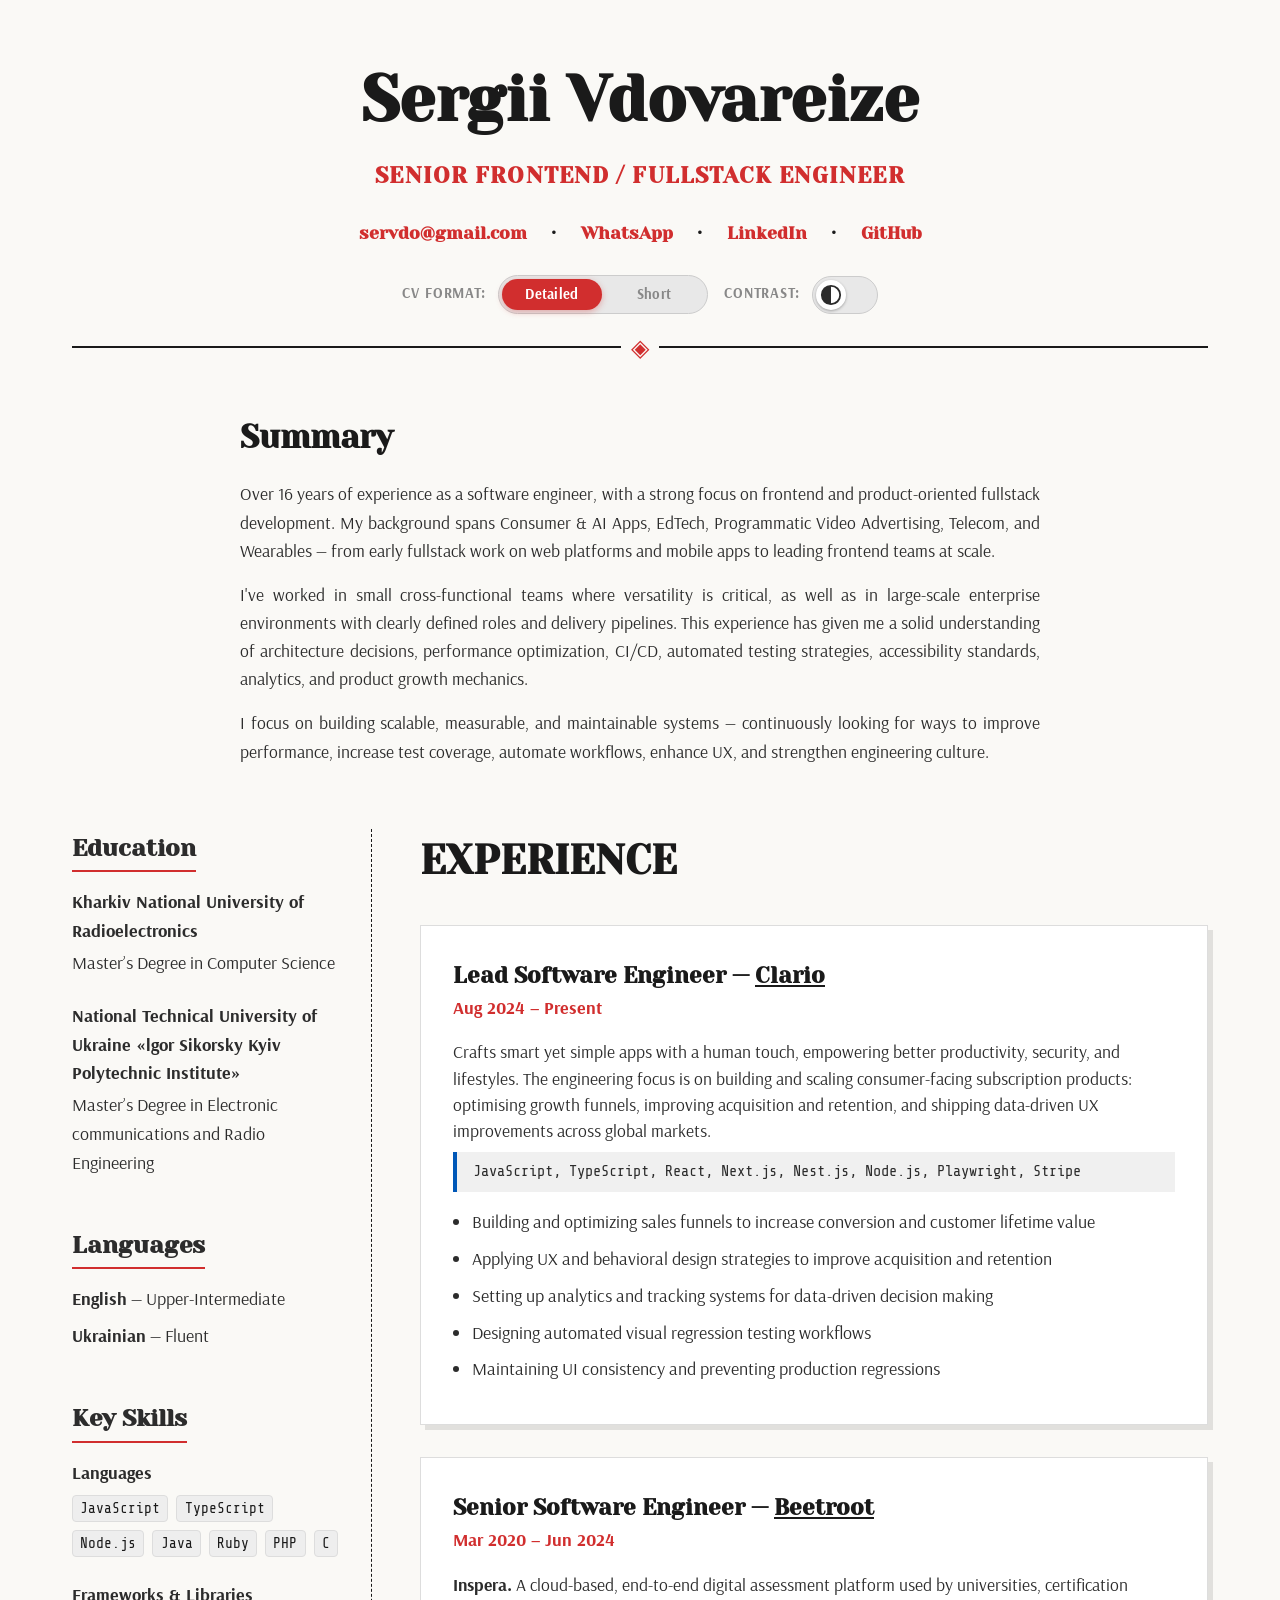
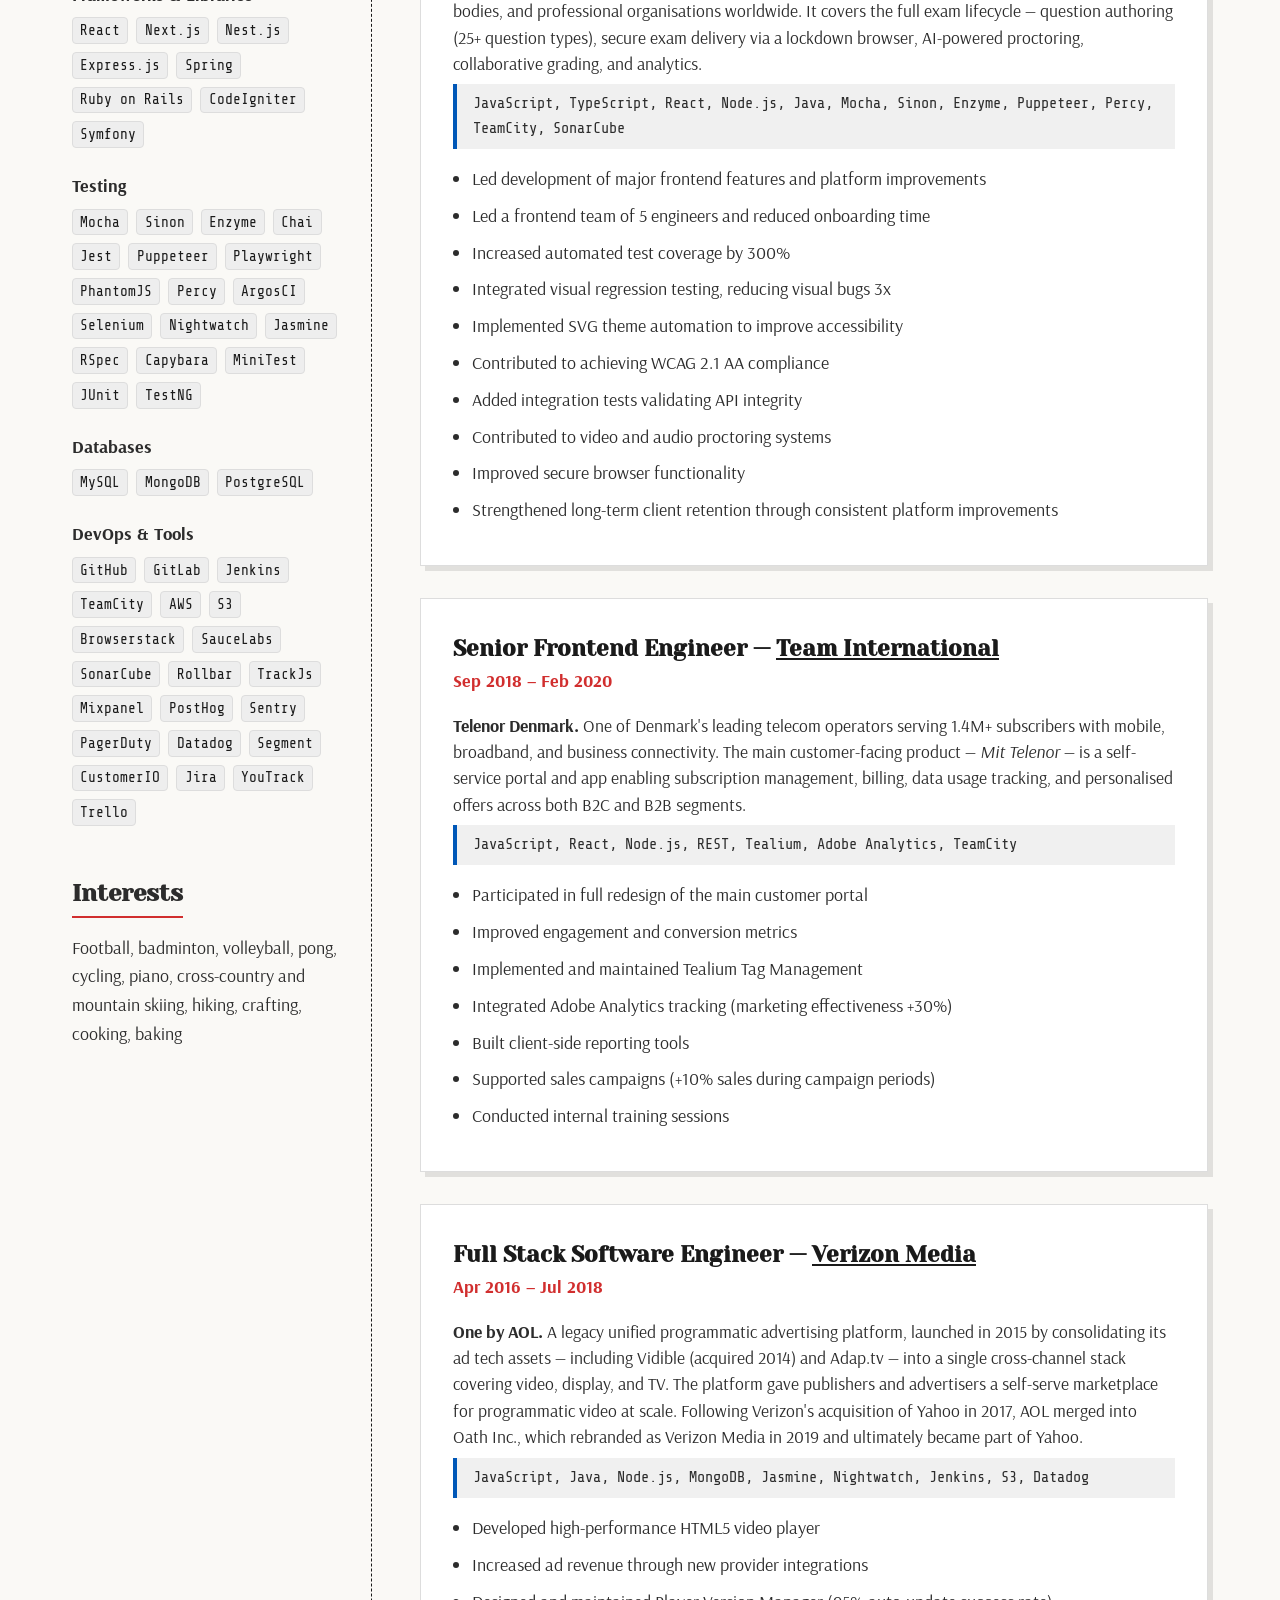
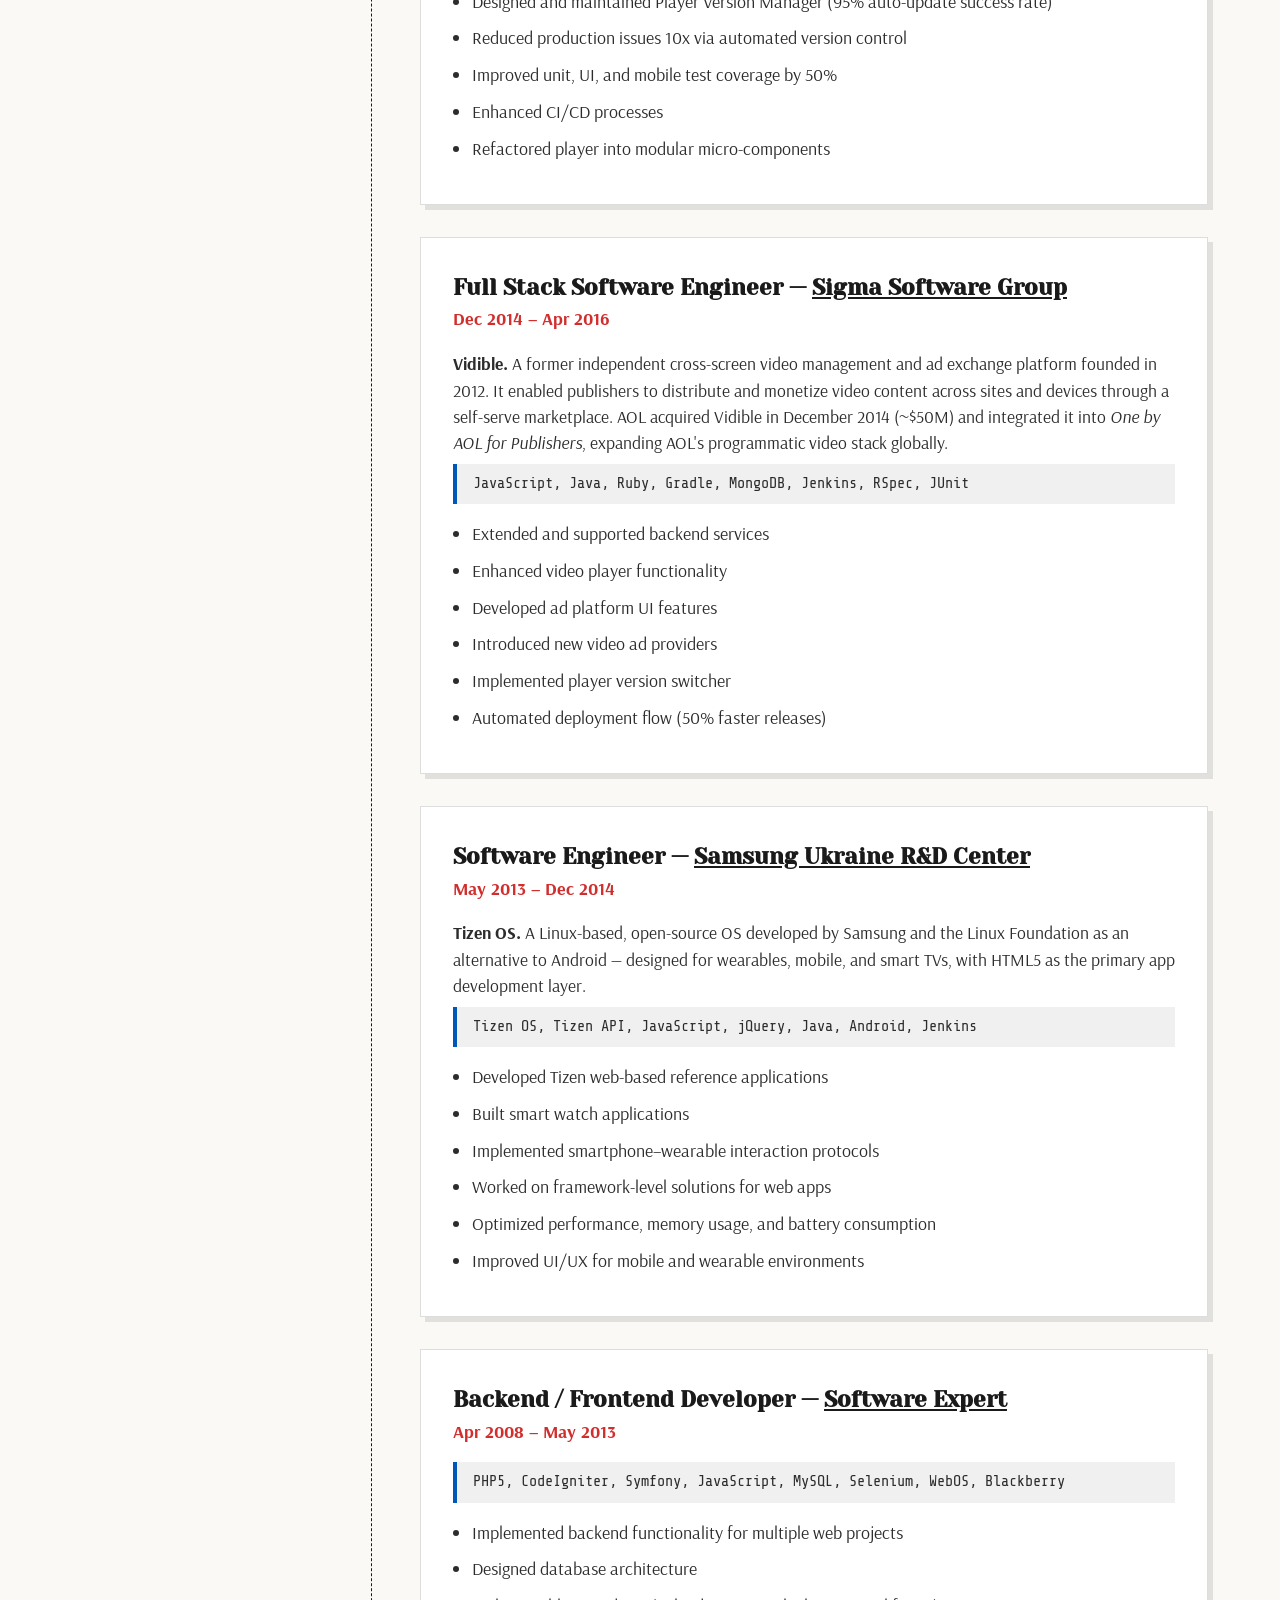
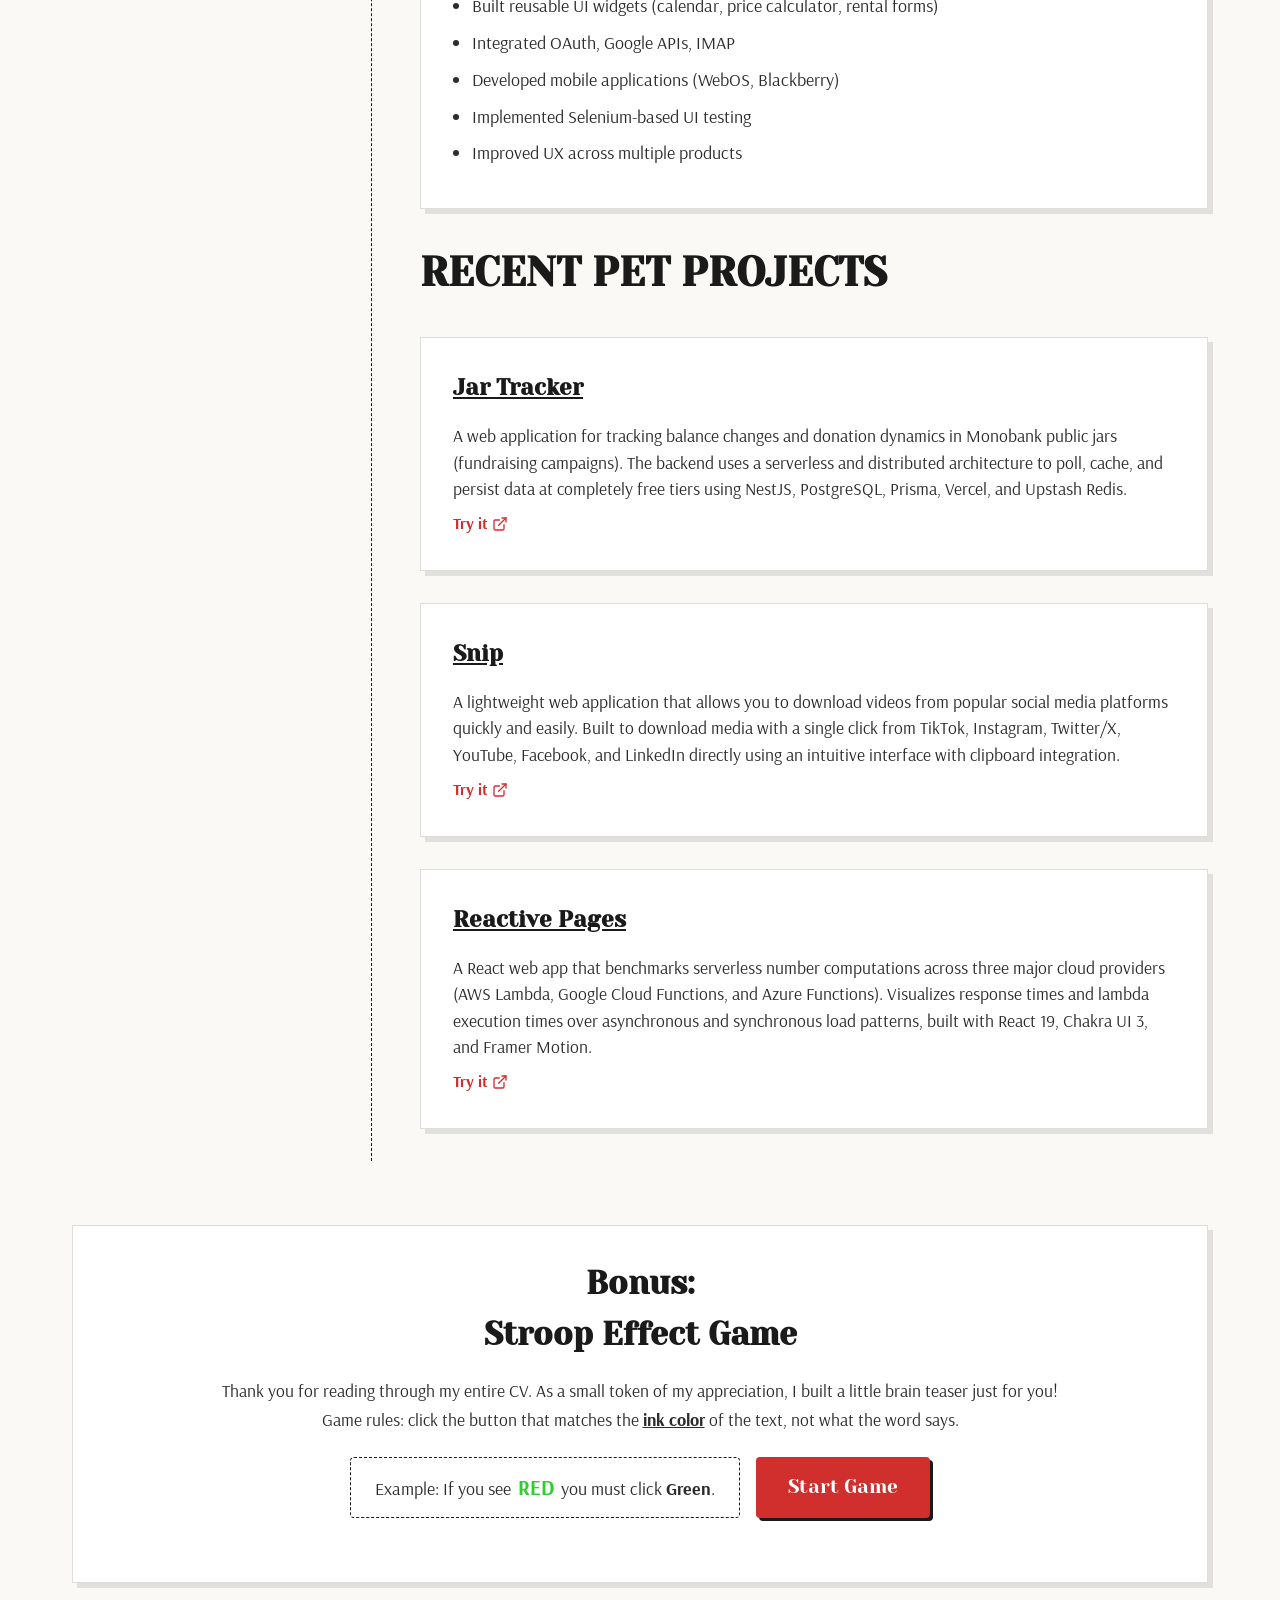
==== index.html @ 586ae365 "feat: add Stroop game example to the introduction with new styling and adjust job hover effects." ====
<!doctype html>
<html lang="en">
  <head>
    <meta charset="UTF-8" />
    <meta name="viewport" content="width=device-width, initial-scale=1.0" />
    <meta name="theme-color" content="#faf9f6" id="theme-color-meta" />
    <meta name="description" content="Sergii Vdovareize, a Senior Frontend / Fullstack Engineer. Passionate about performant user interfaces, robust APIs, and web technologies." />
    <!-- SVG Favicon -->
    <link rel="icon" href="data:image/svg+xml,<svg xmlns=%22http://www.w3.org/2000/svg%22 viewBox=%220 0 100 100%22><text y=%22.9em%22 font-size=%2290%22>👨‍💻</text></svg>">
    
    <title>Sergii Vdovareize - Portfolio</title>
    <!-- Ukrainian Designed Fonts: Arsenal (Sans) and Yeseva One (Serif) -->
    <link rel="preconnect" href="https://fonts.googleapis.com" />
    <link rel="preconnect" href="https://fonts.gstatic.com" crossorigin />
    <link
      href="https://fonts.googleapis.com/css2?family=Arsenal:ital,wght@0,400;0,700;1,400;1,700&family=Yeseva+One&family=Share+Tech+Mono&display=swap"
      rel="stylesheet"
    />
    <link rel="stylesheet" href="styles.css" />
  </head>
  <body>
    <!-- Sticky toggle bar (appears on scroll) -->
    <div class="sticky-cv-bar" id="stickyCvBar">
      <div class="toggles-container">
        <div class="toggles-wrapper">
          <div class="exp-toggle">
            <span class="slider"></span>
            <button
              class="exp-toggle-btn sticky-btn active"
              data-mode="detailed"
            >
              Detailed
            </button>
            <button class="exp-toggle-btn sticky-btn" data-mode="short">
              Short
            </button>
          </div>
        </div>
        <div class="toggles-wrapper">
          <button
            class="contrast-toggle-btn"
            aria-label="Toggle High Contrast"
            title="Toggle High Contrast"
          >
            <span class="contrast-slider"></span>
          </button>
        </div>
      </div>
    </div>
    <main class="content-wrapper">
      <header class="hero">
        <h1 class="name">Sergii Vdovareize</h1>
        <p class="role">Senior Frontend / Fullstack Engineer</p>
        <div class="contact-links">
          <span id="email-link"></span>
          <span class="dot">•</span>
          <a href="https://wa.me/qr/EJQQGKHOLKCTM1">WhatsApp</a>
          <span class="dot">•</span>
          <a href="https://www.linkedin.com/in/sergiivdovareize" target="_blank"
            >LinkedIn</a
          >
          <span class="dot">•</span>
          <a href="https://github.com/SergiiVdovareize" target="_blank"
            >GitHub</a
          >
        </div>
        <div class="toggles-container" style="margin-top: 1.5rem">
          <div class="toggles-wrapper cv-format-toggle" style="margin-top: 0">
            <span class="cv-format-label">CV Format:</span>
            <div class="exp-toggle" id="expToggle">
              <span class="slider"></span>
              <button class="exp-toggle-btn active" data-mode="detailed">
                Detailed
              </button>
              <button class="exp-toggle-btn" data-mode="short">Short</button>
            </div>
          </div>
          <div class="toggles-wrapper">
            <span class="cv-format-label">Contrast:</span>
            <button
              class="contrast-toggle-btn"
              aria-label="Toggle High Contrast"
              title="Toggle High Contrast"
            >
              <span class="contrast-slider"></span>
            </button>
          </div>
        </div>
      </header>

      <section class="intro">
        <h2>Summary</h2>
        <p>
          Over 16 years of experience as a software engineer, with a strong
          focus on frontend and product-oriented fullstack development. My
          background spans Consumer &amp; AI Apps, EdTech, Programmatic Video
          Advertising, Telecom, and Wearables — from early fullstack work on web
          platforms and mobile apps to leading frontend teams at scale.
        </p>
        <p>
          I've worked in small cross-functional teams where versatility is
          critical, as well as in large-scale enterprise environments with
          clearly defined roles and delivery pipelines. This experience has
          given me a solid understanding of architecture decisions, performance
          optimization, CI/CD, automated testing strategies, accessibility
          standards, analytics, and product growth mechanics.
        </p>
        <p>
          I focus on building scalable, measurable, and maintainable systems —
          continuously looking for ways to improve performance, increase test
          coverage, automate workflows, enhance UX, and strengthen engineering
          culture.
        </p>
      </section>

      <div class="grid-layout">
        <aside class="sidebar">
          <div class="block">
            <h2>Education</h2>
            <div class="item">
              <h3>Kharkiv National University of Radioelectronics</h3>
              <p>Master’s Degree in Computer Science</p>
            </div>
            <div class="item">
              <h3>
                National Technical University of Ukraine «lgor Sikorsky Kyiv
                Polytechnic Institute»
              </h3>
              <p>
                Master’s Degree in Electronic communications and Radio
                Engineering
              </p>
            </div>
          </div>

          <div class="block">
            <h2>Languages</h2>
            <ul class="simple-list">
              <li><strong>English</strong> — Upper-Intermediate</li>
              <li><strong>Ukrainian</strong> — Fluent</li>
            </ul>
          </div>

          <div class="block skills-block">
            <h2>Key Skills</h2>
            <!-- Short mode: flat, top-skills only -->
            <div class="skills-short">
              <div class="tags">
                <span class="tag">JavaScript</span>
                <span class="tag">TypeScript</span>
                <span class="tag">React</span>
                <span class="tag">Next.js</span>
                <span class="tag">Node.js</span>
                <span class="tag">Nest.js</span>
                <span class="tag">Java</span>
                <span class="tag">PostgreSQL</span>
                <span class="tag">MongoDB</span>
                <span class="tag">Jest</span>
                <span class="tag">Enzyme</span>
                <span class="tag">Chai</span>
                <span class="tag">Playwright</span>
                <span class="tag">AWS</span>
                <span class="tag">Docker</span>
                <span class="tag">CI/CD</span>
              </div>
            </div>
            <!-- Detailed mode: grouped -->
            <div class="skills-detailed">
              <div class="skill-group">
                <h3>Languages</h3>
                <div class="tags">
                  <span class="tag">JavaScript</span>
                  <span class="tag">TypeScript</span>
                  <span class="tag">Node.js</span>
                  <span class="tag">Java</span>
                  <span class="tag">Ruby</span>
                  <span class="tag">PHP</span>
                  <span class="tag">C</span>
                </div>
              </div>

              <div class="skill-group">
                <h3>Frameworks & Libraries</h3>
                <div class="tags">
                  <span class="tag">React</span>
                  <span class="tag">Next.js</span>
                  <span class="tag">Nest.js</span>
                  <span class="tag">Express.js</span>
                  <span class="tag">Spring</span>
                  <span class="tag">Ruby on Rails</span>
                  <span class="tag">CodeIgniter</span>
                  <span class="tag">Symfony</span>
                </div>
              </div>

              <div class="skill-group">
                <h3>Testing</h3>
                <div class="tags">
                  <span class="tag">Mocha</span>
                  <span class="tag">Sinon</span>
                  <span class="tag">Enzyme</span>
                  <span class="tag">Chai</span>
                  <span class="tag">Jest</span>
                  <span class="tag">Puppeteer</span>
                  <span class="tag">Playwright</span>
                  <span class="tag">PhantomJS</span>
                  <span class="tag">Percy</span>
                  <span class="tag">ArgosCI</span>
                  <span class="tag">Selenium</span>
                  <span class="tag">Nightwatch</span>
                  <span class="tag">Jasmine</span>
                  <span class="tag">RSpec</span>
                  <span class="tag">Capybara</span>
                  <span class="tag">MiniTest</span>
                  <span class="tag">JUnit</span>
                  <span class="tag">TestNG</span>
                </div>
              </div>

              <div class="skill-group">
                <h3>Databases</h3>
                <div class="tags">
                  <span class="tag">MySQL</span>
                  <span class="tag">MongoDB</span>
                  <span class="tag">PostgreSQL</span>
                </div>
              </div>

              <div class="skill-group">
                <h3>DevOps & Tools</h3>
                <div class="tags">
                  <span class="tag">GitHub</span>
                  <span class="tag">GitLab</span>
                  <span class="tag">Jenkins</span>
                  <span class="tag">TeamCity</span>
                  <span class="tag">AWS</span>
                  <span class="tag">S3</span>
                  <span class="tag">Browserstack</span>
                  <span class="tag">SauceLabs</span>
                  <span class="tag">SonarCube</span>
                  <span class="tag">Rollbar</span>
                  <span class="tag">TrackJs</span>
                  <span class="tag">Mixpanel</span>
                  <span class="tag">PostHog</span>
                  <span class="tag">Sentry</span>
                  <span class="tag">PagerDuty</span>
                  <span class="tag">Datadog</span>
                  <span class="tag">Segment</span>
                  <span class="tag">CustomerIO</span>
                  <span class="tag">Jira</span>
                  <span class="tag">YouTrack</span>
                  <span class="tag">Trello</span>
                </div>
              </div>
            </div>
          </div>

          <div class="block hobbies-block">
            <h2>Interests</h2>
            <ul class="simple-list">
              <li>
                Football, badminton, volleyball, pong, cycling, piano,
                cross-country and mountain skiing, hiking, crafting, cooking,
                baking
              </li>
            </ul>
          </div>
        </aside>

        <section class="experience" id="experienceSection">
          <h2>Experience</h2>

          <article class="job">
            <div class="job-header">
              <h3>
                Lead Software Engineer —
                <a
                  class="company"
                  href="https://www.linkedin.com/company/clario-tech/"
                  target="_blank"
                  >Clario</a
                >
              </h3>
              <div class="job-subtitle">
                <span class="date">Aug 2024 – Present</span>
                <span class="location">Lviv</span>
              </div>
            </div>
            <p class="desc desc-full">
              Crafts smart yet simple apps with a human touch, empowering better
              productivity, security, and lifestyles. The engineering focus is
              on building and scaling consumer-facing subscription products:
              optimising growth funnels, improving acquisition and retention,
              and shipping data-driven UX improvements across global markets.
            </p>
            <p class="desc desc-short">
              Consumer-facing subscription products — growth funnels, retention,
              and data-driven UX at scale.
            </p>
            <div class="tech-stack">
              JavaScript, TypeScript, React, Next.js, Nest.js, Node.js,
              Playwright, Stripe
            </div>
            <ul class="achievements-full">
              <li>
                Building and optimizing sales funnels to increase conversion and
                customer lifetime value
              </li>
              <li>
                Applying UX and behavioral design strategies to improve
                acquisition and retention
              </li>
              <li>
                Setting up analytics and tracking systems for data-driven
                decision making
              </li>
              <li>Designing automated visual regression testing workflows</li>
              <li>
                Maintaining UI consistency and preventing production regressions
              </li>
            </ul>
            <ul class="achievements-short">
              <li>Optimizing sales funnels and UX for conversion growth</li>
              <li>Analytics setup for data-driven decisions</li>
              <li>Visual regression testing workflows</li>
            </ul>
          </article>

          <article class="job">
            <div class="job-header">
              <h3>
                Senior Software Engineer —
                <a
                  class="company"
                  href="https://www.linkedin.com/company/beetroot-se"
                  target="_blank"
                  >Beetroot</a
                >
              </h3>
              <div class="job-subtitle">
                <span class="date">Mar 2020 – Jun 2024</span>
                <span class="location">Kharkiv / Lviv</span>
              </div>
            </div>
            <p class="meta">Project: Inspera (Digital Assessment Platform)</p>
            <p class="desc desc-full">
              <strong>Inspera.</strong> A cloud-based, end-to-end digital
              assessment platform used by universities, certification bodies,
              and professional organisations worldwide. It covers the full exam
              lifecycle — question authoring (25+ question types), secure exam
              delivery via a lockdown browser, AI-powered proctoring,
              collaborative grading, and analytics.
            </p>
            <p class="desc desc-short">
              <strong>Inspera.</strong> Cloud-based digital assessment platform
              for universities and certification bodies — covering authoring,
              secure delivery, proctoring, and grading.
            </p>
            <div class="tech-stack">
              JavaScript, TypeScript, React, Node.js, Java, Mocha, Sinon,
              Enzyme, Puppeteer, Percy, TeamCity, SonarCube
            </div>
            <ul class="achievements-full">
              <li>
                Led development of major frontend features and platform
                improvements
              </li>
              <li>
                Led a frontend team of 5 engineers and reduced onboarding time
              </li>
              <li>Increased automated test coverage by 300%</li>
              <li>
                Integrated visual regression testing, reducing visual bugs 3x
              </li>
              <li>Implemented SVG theme automation to improve accessibility</li>
              <li>Contributed to achieving WCAG 2.1 AA compliance</li>
              <li>Added integration tests validating API integrity</li>
              <li>Contributed to video and audio proctoring systems</li>
              <li>Improved secure browser functionality</li>
              <li>
                Strengthened long-term client retention through consistent
                platform improvements
              </li>
            </ul>
            <ul class="achievements-short">
              <li>Led frontend team of 5; cut onboarding time significantly</li>
              <li>
                Increased test coverage 300%; integrated visual regression (3x
                fewer bugs)
              </li>
              <li>
                WCAG 2.1 AA compliance, proctoring systems, secure browser
              </li>
              <li>Contributed to video and audio proctoring systems</li>
              <li>
                Led a frontend team of 5 engineers and reduced onboarding time
              </li>
            </ul>
          </article>

          <article class="job">
            <div class="job-header">
              <h3>
                Senior Frontend Engineer —
                <a
                  class="company"
                  href="https://www.linkedin.com/company/team-international/"
                  target="_blank"
                  >Team International</a
                >
              </h3>
              <div class="job-subtitle">
                <span class="date">Sep 2018 – Feb 2020</span>
                <span class="location">Kharkiv</span>
              </div>
            </div>
            <p class="meta">Client: Telenor Denmark</p>
            <p class="desc desc-full">
              <strong>Telenor Denmark.</strong> One of Denmark's leading telecom
              operators serving 1.4M+ subscribers with mobile, broadband, and
              business connectivity. The main customer-facing product —
              <em>Mit Telenor</em> — is a self-service portal and app enabling
              subscription management, billing, data usage tracking, and
              personalised offers across both B2C and B2B segments.
            </p>
            <p class="desc desc-short">
              <strong>Telenor Denmark.</strong> Leading Danish telecom (1.4M+
              subscribers) — redesign of the <em>Mit Telenor</em> self-service
              portal and app.
            </p>
            <div class="tech-stack">
              JavaScript, React, Node.js, REST, Tealium, Adobe Analytics,
              TeamCity
            </div>
            <ul class="achievements-full">
              <li>Participated in full redesign of the main customer portal</li>
              <li>Improved engagement and conversion metrics</li>
              <li>Implemented and maintained Tealium Tag Management</li>
              <li>
                Integrated Adobe Analytics tracking (marketing effectiveness
                +30%)
              </li>
              <li>Built client-side reporting tools</li>
              <li>
                Supported sales campaigns (+10% sales during campaign periods)
              </li>
              <li>Conducted internal training sessions</li>
            </ul>
            <ul class="achievements-short">
              <li>Full portal redesign; improved engagement & conversion</li>
              <li>
                Adobe Analytics integration (+30% marketing effectiveness)
              </li>
              <li>Campaign support (+10% sales) and internal training</li>
              <li>Built client-side reporting tools</li>
            </ul>
          </article>

          <article class="job job-detailed">
            <div class="job-header">
              <h3>
                Full Stack Software Engineer —
                <a
                  class="company"
                  href="https://www.linkedin.com/company/verizon-media/"
                  target="_blank"
                  >Verizon Media</a
                >
              </h3>
              <div class="job-subtitle">
                <span class="date">Apr 2016 – Jul 2018</span>
                <span class="location">Dublin</span>
              </div>
            </div>
            <!-- <p class="meta">Project: One by AOL (Programmatic Video Platform)</p> -->
            <p class="desc desc-full">
              <strong>One by AOL.</strong> A legacy unified programmatic
              advertising platform, launched in 2015 by consolidating its ad
              tech assets — including Vidible (acquired 2014) and Adap.tv — into
              a single cross-channel stack covering video, display, and TV. The
              platform gave publishers and advertisers a self-serve marketplace
              for programmatic video at scale. Following Verizon's acquisition
              of Yahoo in 2017, AOL merged into Oath Inc., which rebranded as
              Verizon Media in 2019 and ultimately became part of Yahoo.
            </p>
            <p class="desc desc-short">
              <strong>One by AOL.</strong> AOL's unified programmatic video
              &amp; display ad platform — later rebranded through Oath to
              Verizon Media (now Yahoo).
            </p>
            <div class="tech-stack">
              JavaScript, Java, Node.js, MongoDB, Jasmine, Nightwatch, Jenkins,
              S3, Datadog
            </div>
            <ul class="achievements-full">
              <li>Developed high-performance HTML5 video player</li>
              <li>Increased ad revenue through new provider integrations</li>
              <li>
                Designed and maintained Player Version Manager (95% auto-update
                success rate)
              </li>
              <li>
                Reduced production issues 10x via automated version control
              </li>
              <li>Improved unit, UI, and mobile test coverage by 50%</li>
              <li>Enhanced CI/CD processes</li>
              <li>Refactored player into modular micro-components</li>
            </ul>
          </article>

          <article class="job job-detailed">
            <div class="job-header">
              <h3>
                Full Stack Software Engineer —
                <a
                  class="company"
                  href="https://www.linkedin.com/company/sigma-software-group"
                  target="_blank"
                  >Sigma Software Group</a
                >
              </h3>
              <div class="job-subtitle">
                <span class="date">Dec 2014 – Apr 2016</span>
                <span class="location">Kharkiv</span>
              </div>
            </div>
            <!-- <p class="meta">Project: Vidible (Video Advertising Platform)</p> -->
            <p class="desc desc-full">
              <strong>Vidible.</strong> A former independent cross-screen video
              management and ad exchange platform founded in 2012. It enabled
              publishers to distribute and monetize video content across sites
              and devices through a self-serve marketplace. AOL acquired Vidible
              in December 2014 (~$50M) and integrated it into
              <em>One by AOL for Publishers</em>, expanding AOL's programmatic
              video stack globally.
            </p>
            <p class="desc desc-short">
              <strong>Vidible.</strong> Cross-screen video ad exchange acquired
              by AOL (~$50M, 2014) and integrated into One by AOL for
              Publishers.
            </p>
            <div class="tech-stack">
              JavaScript, Java, Ruby, Gradle, MongoDB, Jenkins, RSpec, JUnit
            </div>
            <ul class="achievements-full">
              <li>Extended and supported backend services</li>
              <li>Enhanced video player functionality</li>
              <li>Developed ad platform UI features</li>
              <li>Introduced new video ad providers</li>
              <li>Implemented player version switcher</li>
              <li>Automated deployment flow (50% faster releases)</li>
            </ul>
          </article>

          <article class="job job-detailed">
            <div class="job-header">
              <h3>
                Software Engineer —
                <a
                  class="company"
                  href="https://www.linkedin.com/company/samsung-electronics-ukraine-company/"
                  target="_blank"
                  >Samsung Ukraine R&amp;D Center</a
                >
              </h3>
              <div class="job-subtitle">
                <span class="date">May 2013 – Dec 2014</span>
                <span class="location">Kharkiv</span>
              </div>
            </div>
            <p class="desc desc-full">
              <strong>Tizen OS.</strong> A Linux-based, open-source OS developed
              by Samsung and the Linux Foundation as an alternative to Android —
              designed for wearables, mobile, and smart TVs, with HTML5 as the
              primary app development layer.
            </p>
            <p class="desc desc-short">
              <strong>Tizen OS.</strong> Samsung's Linux-based OS for wearables
              and mobile, using HTML5 for app development.
            </p>
            <div class="tech-stack">
              Tizen OS, Tizen API, JavaScript, jQuery, Java, Android, Jenkins
            </div>
            <ul class="achievements-full">
              <li>Developed Tizen web-based reference applications</li>
              <li>Built smart watch applications</li>
              <li>Implemented smartphone–wearable interaction protocols</li>
              <li>Worked on framework-level solutions for web apps</li>
              <li>
                Optimized performance, memory usage, and battery consumption
              </li>
              <li>Improved UI/UX for mobile and wearable environments</li>
            </ul>
          </article>

          <!-- Merged card visible only in short mode -->
          <article class="job job-merged">
            <div class="job-header">
              <h3>
                Full Stack Software Engineer —
                <a
                  class="company"
                  href="https://www.linkedin.com/company/sigma-software-group/"
                  target="_blank"
                  >Sigma Software Group</a
                >,
                <a
                  class="company"
                  href="https://www.linkedin.com/company/verizon-media/"
                  target="_blank"
                  >Verizon Media</a
                >
              </h3>
              <div class="job-subtitle">
                <span class="date">Dec 2014 – Jul 2018</span>
                <span class="location">Kharkiv, Dublin</span>
              </div>
            </div>
            <p class="desc desc-short">
              <strong>Vidible / One by AOL.</strong> A unified programmatic
              video &amp; display ad platform — later rebranded through Oath to
              Verizon Media (now Yahoo).
            </p>
            <ul class="achievements-short">
              <li>Developed high-performance HTML5 video player</li>
              <li>Increased ad revenue through new provider integrations</li>
              <li>
                Designed and maintained Player Version Manager (95% auto-update
                success rate)
              </li>
              <li>
                Reduced production issues 10x via automated version control
              </li>
              <li>Improved unit, UI, and mobile test coverage by 50%</li>
              <li>Developed ad platform UI features</li>
              <li>Automated deployment flow (50% faster releases)</li>
            </ul>
          </article>

          <article class="job job-detailed">
            <div class="job-header">
              <h3>
                Backend / Frontend Developer —
                <a
                  class="company"
                  href="https://www.linkedin.com/company/software-expert/"
                  target="_blank"
                  >Software Expert</a
                >
              </h3>
              <div class="job-subtitle">
                <span class="date">Apr 2008 – May 2013</span>
                <span class="location">Kharkiv</span>
              </div>
            </div>
            <div class="tech-stack">
              PHP5, CodeIgniter, Symfony, JavaScript, MySQL, Selenium, WebOS,
              Blackberry
            </div>
            <ul class="achievements-full">
              <li>
                Implemented backend functionality for multiple web projects
              </li>
              <li>Designed database architecture</li>
              <li>
                Built reusable UI widgets (calendar, price calculator, rental
                forms)
              </li>
              <li>Integrated OAuth, Google APIs, IMAP</li>
              <li>Developed mobile applications (WebOS, Blackberry)</li>
              <li>Implemented Selenium-based UI testing</li>
              <li>Improved UX across multiple products</li>
            </ul>
            <ul class="achievements-short">
              <li>
                Backend, DB architecture, reusable UI widgets for multiple
                projects
              </li>
              <li>OAuth/APIs integration; mobile apps; Selenium UI testing</li>
            </ul>
          </article>

          <!-- Merged card visible only in short mode -->
          <article class="job job-merged">
            <div class="job-header">
              <h3>Earlier Experience</h3>
              <div class="job-subtitle">
                <span class="date">Apr 2008 – Apr 2016</span>
                <span class="location">Kharkiv</span>
              </div>
            </div>
            <ul>
              <li>
                <strong
                  ><a
                    class="company"
                    href="https://www.linkedin.com/company/samsung-electronics-ukraine-company/"
                    target="_blank"
                    >Samsung Ukraine R&D</a
                  ></strong
                >
                — Tizen web apps, smart watch & wearable protocols, performance
                optimisation
              </li>
              <li>
                <strong
                  ><a
                    class="company"
                    href="https://www.linkedin.com/company/software-expert/"
                    target="_blank"
                    >Software Expert</a
                  ></strong
                >
                — Backend, DB architecture, reusable UI widgets, OAuth/APIs,
                mobile apps (WebOS, Blackberry)
              </li>
            </ul>
          </article>

          <h2 style="margin-top: 2rem">Recent Pet Projects</h2>

          <!-- Merged card visible only in short mode -->
          <article class="job job-merged">
            <ul>
              <li>
                <a
                  class="company"
                  href="https://github.com/SergiiVdovareize/jar-tracker"
                  target="_blank"
                  >Jar Tracker</a
                >
                — Monobank jars donation dynamics tracker.
              </li>
              <li>
                <a
                  class="company"
                  href="https://github.com/SergiiVdovareize/snip"
                  target="_blank"
                  >Snip</a
                >
                — Download videos from social media.
              </li>
              <li>
                <a
                  class="company"
                  href="https://github.com/SergiiVdovareize/reactive-pages"
                  target="_blank"
                  >Reactive Pages</a
                >
                — Serverless number computations benchmark.
              </li>
            </ul>
          </article>

          <article class="job job-detailed">
            <div class="job-header">
              <h3>
                <a
                  class="company"
                  href="https://github.com/SergiiVdovareize/jar-tracker"
                  target="_blank"
                  >Jar Tracker</a
                >
              </h3>
            </div>
            <p class="desc desc-full">
              A web application for tracking balance changes and donation
              dynamics in Monobank public jars (fundraising campaigns). The
              backend uses a serverless and distributed architecture to poll,
              cache, and persist data at completely free tiers using NestJS,
              PostgreSQL, Prisma, Vercel, and Upstash Redis.
            </p>
            <a
              href="https://jar.vdovareize.me"
              target="_blank"
              class="try-it-link"
            >
              Try it
              <span class="try-it-icon">
                <svg
                  viewBox="0 0 24 24"
                  fill="none"
                  stroke="currentColor"
                  stroke-width="2"
                  stroke-linecap="round"
                  stroke-linejoin="round"
                >
                  <path
                    d="M18 13v6a2 2 0 0 1-2 2H5a2 2 0 0 1-2-2V8a2 2 0 0 1 2-2h6"
                  ></path>
                  <polyline points="15 3 21 3 21 9"></polyline>
                  <line x1="10" y1="14" x2="21" y2="3"></line>
                </svg>
              </span>
            </a>
          </article>

          <article class="job job-detailed">
            <div class="job-header">
              <h3>
                <a
                  class="company"
                  href="https://github.com/SergiiVdovareize/snip"
                  target="_blank"
                  >Snip</a
                >
              </h3>
            </div>
            <p class="desc desc-full">
              A lightweight web application that allows you to download videos
              from popular social media platforms quickly and easily. Built to
              download media with a single click from TikTok, Instagram,
              Twitter/X, YouTube, Facebook, and LinkedIn directly using an
              intuitive interface with clipboard integration.
            </p>
            <a
              href="https://snip.vdovareize.me"
              target="_blank"
              class="try-it-link"
            >
              Try it
              <span class="try-it-icon">
                <svg
                  viewBox="0 0 24 24"
                  fill="none"
                  stroke="currentColor"
                  stroke-width="2"
                  stroke-linecap="round"
                  stroke-linejoin="round"
                >
                  <path
                    d="M18 13v6a2 2 0 0 1-2 2H5a2 2 0 0 1-2-2V8a2 2 0 0 1 2-2h6"
                  ></path>
                  <polyline points="15 3 21 3 21 9"></polyline>
                  <line x1="10" y1="14" x2="21" y2="3"></line>
                </svg>
              </span>
            </a>
          </article>

          <article class="job job-detailed">
            <div class="job-header">
              <h3>
                <a
                  class="company"
                  href="https://github.com/SergiiVdovareize/reactive-pages"
                  target="_blank"
                  >Reactive Pages</a
                >
              </h3>
            </div>
            <p class="desc desc-full">
              A React web app that benchmarks serverless number computations
              across three major cloud providers (AWS Lambda, Google Cloud
              Functions, and Azure Functions). Visualizes response times and
              lambda execution times over asynchronous and synchronous load
              patterns, built with React 19, Chakra UI 3, and Framer Motion.
            </p>
            <a
              href="https://reactive.vdovareize.me"
              target="_blank"
              class="try-it-link"
            >
              Try it
              <span class="try-it-icon">
                <svg
                  viewBox="0 0 24 24"
                  fill="none"
                  stroke="currentColor"
                  stroke-width="2"
                  stroke-linecap="round"
                  stroke-linejoin="round"
                >
                  <path
                    d="M18 13v6a2 2 0 0 1-2 2H5a2 2 0 0 1-2-2V8a2 2 0 0 1 2-2h6"
                  ></path>
                  <polyline points="15 3 21 3 21 9"></polyline>
                  <line x1="10" y1="14" x2="21" y2="3"></line>
                </svg>
              </span>
            </a>
          </article>
        </section>
      </div>

      <section class="stroop-game-section" id="stroopGameSection">
        <div class="game-intro" id="stroopIntro">
          <h2>Bonus: <br/>Stroop Effect Game</h2>
          <p class="game-description">
            Thank you for reading through my entire CV. As a small token of my appreciation, I built a little brain teaser just for you!
            <br>
            Game rules: click the button that matches the <strong style="text-decoration: underline;">ink color</strong> of the text, not what the word says.
          </p>
          <div class="stroop-intro-actions">
            <div class="stroop-example">
              <span>Example: If you see </span>
              <span class="example-word" style="color: #33cc33; font-weight: bold; font-size: 1.3rem; margin: 0 0.2rem;">RED</span>
              <span> you must click <strong>Green</strong>.</span>
            </div>
            <button id="startStroopBtn" class="primary-btn">Start Game</button>
          </div>
        </div>
        <div class="game-container hidden" id="stroopGameContainer">
          <div class="game-header">
            <div class="timer">Time: <span id="stroopTimer">30</span>s</div>
            <div class="score">Score: <span id="stroopScore">0</span></div>
          </div>
          <div class="word-display" id="stroopWord" style="transition: transform 0.1s;">READY?</div>
          <div class="color-buttons" id="stroopColorButtons"></div>
        </div>
        <div class="game-over hidden" id="stroopGameOver">
          <h3>Time's up!</h3>
          <p>Your score: <span id="finalScore">0</span></p>
          <button id="restartStroopBtn" class="primary-btn">Play Again</button>
        </div>
      </section>

      <div id="bottom-scroller">_</div>

    </main>

    <script src="main.js" defer></script>
  </body>
</html>
---- styles.css ----
:root {
    --bg-color: #faf9f6;
    /* Off-white linen */
    --text-color: #2c2c2c;
    /* Charcoal */
    --accent-red: #d12e2e;
    /* Traditional embroidery red */
    --accent-black: #1a1a1a;
    --accent-blue: #0057b7;
    /* Ukrainian Flag Blue (subtle use) */
    --accent-yellow: #ffd700;
    /* Ukrainian Flag Yellow (subtle use) */

    --font-heading: "Yeseva One", serif;
    --font-body: "Arsenal", sans-serif;
    --font-mono: "Share Tech Mono", monospace;

    --pattern-size: 20px;
}

body.high-contrast {
    --bg-color: #000000;
    --text-color: #ffffff;
    --accent-red: #ffff00;
    --accent-black: #ffffff;
    --accent-blue: #3399ff;
    --accent-yellow: #ffff00;
    font-size: 20px;
}

*,
*::before,
*::after {
    box-sizing: border-box;
    margin: 0;
    padding: 0;
}

body {
    background-color: var(--bg-color);
    color: var(--text-color);
    font-family: var(--font-body);
    font-size: 18px;
    line-height: 1.6;
    overflow-x: hidden;
}

a {
    color: var(--accent-red);
    text-decoration: none;
    font-weight: 700;
    transition: all 0.2s;
    padding: 0.05rem 0.5rem;
}

a:hover {
    background-color: var(--accent-red);
    color: white;
    border-radius: 4px;
}

/* --- Embroidery Borders --- */
.embroidery-border {
    position: fixed;
    top: 0;
    bottom: 0;
    width: 40px;
    z-index: 100;
    background-image:
        linear-gradient(45deg,
            var(--accent-red) 25%,
            transparent 25%,
            transparent 75%,
            var(--accent-red) 75%,
            var(--accent-red)),
        linear-gradient(45deg,
            var(--accent-red) 25%,
            transparent 25%,
            transparent 75%,
            var(--accent-red) 75%,
            var(--accent-red));
    background-position:
        0 0,
        10px 10px;
    background-size: 20px 20px;
    opacity: 0.8;
}

.left {
    left: 0;
    border-right: 2px solid var(--accent-black);
}

.right {
    right: 0;
    border-left: 2px solid var(--accent-black);
}

/* --- Layout --- */
.content-wrapper {
    max-width: 1200px;
    margin: 0 auto;
    padding: 1.5rem 1rem 3rem 1rem;
}

#bottom-scroller {
    visibility: hidden;
}

@media (min-width: 768px) {
    .content-wrapper {
        padding: 3rem 2rem;
    }
}

/* --- Header --- */
.hero {
    text-align: center;
    margin-bottom: 4rem;
    padding-bottom: 2rem;
    border-bottom: 2px solid var(--accent-black);
    position: relative;
}

.hero::after {
    content: "◈";
    position: absolute;
    bottom: -20px;
    left: 50%;
    transform: translateX(-50%);
    background: var(--bg-color);
    padding: 0 10px;
    color: var(--accent-red);
    font-size: 1.5rem;
}

/* CV Format toggle in header */
.cv-format-toggle {
    display: flex;
    align-items: center;
    justify-content: center;
    gap: 0.75rem;
    margin-top: 1.5rem;
}

.cv-format-label {
    font-family: var(--font-body);
    font-size: 0.9rem;
    font-weight: 700;
    color: #888;
    text-transform: uppercase;
    letter-spacing: 0.06em;
}

/* Toggles container */
.toggles-container {
    display: flex;
    align-items: center;
    justify-content: center;
    gap: 1rem;
    flex-wrap: wrap;
}

.toggles-wrapper {
    display: flex;
    align-items: center;
    gap: 0.75rem;
}

.contrast-toggle-btn {
    all: unset;
    box-sizing: border-box;
    cursor: pointer;
    width: 66px;
    height: 38px;
    background: #e8e8e8;
    border-radius: 999px;
    border: 1px solid #ccc;
    position: relative;
    transition: background-color 0.3s;
    display: inline-block;
    margin-top: 0.2rem;
}

.contrast-slider {
    box-sizing: border-box;
    position: absolute;
    top: 3px;
    left: 3px;
    width: 30px;
    height: 30px;
    background: #fff;
    border-radius: 50%;
    box-shadow: 0 1px 3px rgba(0, 0, 0, 0.3);
    transition: transform 0.3s cubic-bezier(0.4, 0, 0.2, 1);
    display: flex;
    align-items: center;
    justify-content: center;
    font-size: 16px;
}

.contrast-slider::after {
    content: "";
    display: block;
    width: 22px;
    height: 22px;
    background-image: url("data:image/svg+xml,%3Csvg xmlns='http://www.w3.org/2000/svg' viewBox='0 0 24 24'%3E%3Ccircle cx='12' cy='12' r='10' fill='%232c2c2c'/%3E%3Cpath d='M12 2a10 10 0 0 1 0 20V2z' fill='%23fff'/%3E%3Ccircle cx='12' cy='12' r='10' fill='none' stroke='%232c2c2c' stroke-width='2'/%3E%3C/svg%3E");
    background-size: contain;
    background-repeat: no-repeat;
    background-position: center;
}

.contrast-toggle-btn.active {
    background: var(--accent-black);
    border-color: var(--accent-black);
    outline: none;
    -webkit-tap-highlight-color: transparent;
}

.contrast-toggle-btn.active .contrast-slider {
    transform: translateX(28px);
}

.contrast-toggle-btn.active .contrast-slider::after {
    background-image: url("data:image/svg+xml,%3Csvg xmlns='http://www.w3.org/2000/svg' viewBox='0 0 24 24'%3E%3Ccircle cx='12' cy='12' r='10' fill='%232c2c2c'/%3E%3Cpath d='M12 2a10 10 0 0 0 0 20V2z' fill='%23fff'/%3E%3Ccircle cx='12' cy='12' r='10' fill='none' stroke='%232c2c2c' stroke-width='2'/%3E%3C/svg%3E");
}

/* Sticky CV bar */
.sticky-cv-bar {
    position: fixed;
    top: 0;
    left: 0;
    right: 0;
    z-index: 200;
    padding: 0.55rem 1.5rem;
    background: rgba(250, 249, 246, 0.92);
    backdrop-filter: blur(8px);
    -webkit-backdrop-filter: blur(8px);
    border-bottom: 1px solid #ddd;
    box-shadow: 0 2px 12px rgba(0, 0, 0, 0.08);
    transform: translateY(-110%);
    opacity: 0;
    transition:
        transform 0.28s ease,
        opacity 0.28s ease;
    pointer-events: none;
}

.sticky-cv-bar.visible {
    transform: translateY(0);
    opacity: 1;
    pointer-events: auto;
}

.name {
    font-family: var(--font-heading);
    font-size: 4rem;
    color: var(--accent-black);
    margin-bottom: 0.5rem;
}

.role {
    font-size: 1.4rem;
    font-family: var(--font-heading);
    color: var(--accent-red);
    font-weight: 700;
    text-transform: uppercase;
    letter-spacing: 0.05em;
    margin-bottom: 1.5rem;
}

.contact-links {
    font-family: var(--font-heading);
    font-size: 1.1rem;
    display: flex;
    justify-content: center;
    flex-wrap: wrap;
    gap: 1rem 0;
}

.contact-links a {
    display: inline-block;
}

.dot {
    color: var(--accent-black);
    margin: 0 1rem;
    display: inline-block;
}

@media (max-width: 600px) {
    .dot {
        display: none;
    }

    .contact-links {
        flex-direction: column;
        gap: 0.5rem;
        align-items: center;
        width: auto;
    }
}

/* --- Intro --- */
.intro {
    max-width: 800px;
    margin: 0 auto 4rem auto;
    text-align: justify;
}

.intro h2 {
    font-family: var(--font-heading);
    font-size: 2rem;
    margin-bottom: 1rem;
    color: var(--accent-black);
}

.intro p {
    margin-bottom: 1rem;
    font-size: 1.1rem;
}

/* --- Grid Section --- */
.grid-layout {
    display: grid;
    grid-template-columns: 1fr;
    gap: 3rem;
}

@media (min-width: 900px) {
    .grid-layout {
        grid-template-columns: 300px 1fr;
    }
}

/* --- Sidebar --- */
.sidebar {
    border-right: 0;
}

@media (min-width: 900px) {
    .sidebar {
        border-right: 1px dashed var(--accent-black);
        padding-right: 2rem;
    }
}

.block {
    margin-bottom: 3rem;
}

.block h2 {
    font-family: var(--font-heading);
    font-size: 1.5rem;
    margin-bottom: 1rem;
    border-bottom: 2px solid var(--accent-red);
    display: inline-block;
    padding-bottom: 0.2rem;
}

.item,
.skill-group {
    margin-bottom: 1.5rem;
}

.item h3,
.skill-group h3 {
    font-weight: 700;
    font-size: 18px;
    margin-bottom: 0.2rem;
}

.tags {
    display: flex;
    flex-wrap: wrap;
    gap: 0.5rem;
    margin-top: 0.5rem;
}

.tag {
    background-color: #eee;
    color: var(--accent-black);
    padding: 0.05rem 0.45rem;
    border-radius: 4px;
    font-size: 0.9rem;
    font-weight: 500;

    border: 1px solid #ddd;
    font-family: var(--font-mono);
}

.tag:hover {
    background-color: var(--accent-red);
    color: white;
    border-color: var(--accent-red);
    cursor: default;
}

.simple-list {
    list-style: none;
}

.simple-list li {
    margin-bottom: 0.5rem;
}

/* --- Experience --- */
.experience h2 {
    font-family: var(--font-heading);
    font-size: 2.5rem;
    margin-bottom: 2rem;
    color: var(--accent-black);
    text-transform: uppercase;
}

.job {
    background: #fff;
    border: 1px solid #ddd;
    padding: 2rem;
    margin-bottom: 2rem;
    box-shadow: 5px 5px 0 rgba(0, 0, 0, 0.1);
    position: relative;
    /* transition: transform 0.2s; */
}

.job:hover {
    /* transform: translateY(-2px); */
    box-shadow: 7px 7px 0 var(--accent-red);
    border-color: var(--accent-black);
}

.job-header {
    display: flex;
    justify-content: space-between;
    align-items: flex-start;
    margin-bottom: 1rem;
    flex-wrap: wrap;
    flex-direction: column;
}

.job-header h3 {
    font-family: var(--font-heading);
    font-size: 1.4rem;
    color: var(--accent-black);
    margin: 0;
}

a.company {
    color: inherit;
    text-decoration: none;
    padding: 0;
    text-decoration: underline;
}

a.company:hover {
    color: var(--accent-red);
    border-bottom-color: var(--accent-red);
    background: none;
    border-radius: 0;
}

.job-subtitle {
    display: block;
}

.date {
    font-weight: 700;
    color: var(--accent-red);
    font-family: var(--font-body);
}

.location {
    display: none;
}

.meta {
    font-style: italic;
    color: #555;
    margin-bottom: 0.5rem;
    display: none;
}

.desc {
    font-size: 1.1rem;
    margin-bottom: 0.5rem;
    line-height: 1.5;
}

.try-it-link {
    display: inline-flex;
    align-items: center;
    font-weight: bold;
    font-size: 1rem;
    text-decoration: none;
    padding: 0;
    transition:
        color 0.2s,
        text-decoration-color 0.2s;
    gap: 0.25rem;
}

.try-it-icon {
    font-size: 1.2em;
    font-style: normal;
    font-family: var(--font-body);
    transition: transform 0.2s ease;
    display: flex;
    align-items: center;
}

.try-it-icon svg {
    width: 16px;
    height: 16px;
}

.try-it-link:hover {
    color: var(--accent-red);
    background-color: transparent;
    text-decoration: underline;
    text-underline-offset: 4px;
}

.tech-stack {
    font-size: 0.95rem;
    background: #f0f0f0;
    padding: 0.5rem 1rem;
    margin-bottom: 1rem;
    border-left: 4px solid var(--accent-blue);
    font-family: var(--font-mono);
    position: relative;
}

/* .tech-stack::before {
    content: "Tech stack";
    font-weight: 700;
    display: block;
    position: absolute;
    bottom: 0;
    left: 0;
    background-color: var(--accent-blue);
    width: 100%;
    color: white;
    padding: 2px 0.5rem;
    font-size: 0.8rem;
} */

.job ul {
    margin-left: 1.2rem;
}

.job li {
    margin-bottom: 0.5rem;
}

.exp-toggle {
    display: flex;
    background: #e8e8e8;
    border-radius: 999px;
    padding: 3px;
    gap: 2px;
    border: 1px solid #ccc;
    flex-shrink: 0;
    align-self: center;
    margin-top: 0.2rem;
    position: relative;
}

.exp-toggle-btn {
    all: unset;
    cursor: pointer;
    padding: 0.25rem 1rem;
    border-radius: 999px;
    font-family: var(--font-body);
    font-size: 0.9rem;
    font-weight: 700;
    color: #888;
    transition: color 0.25s ease;
    user-select: none;
    letter-spacing: 0.02em;
    position: relative;
    z-index: 1;
    flex: 1;
    text-align: center;
    width: 68px;
    outline: none;
}

.exp-toggle-btn.active {
    color: #fff;
    outline: none;
    -webkit-tap-highlight-color: transparent;
}

.exp-toggle-btn:not(.active):hover {
    color: var(--accent-black);
    outline: none;
    -webkit-tap-highlight-color: transparent;
}

/* Sliding pill */
.slider {
    position: absolute;
    top: 3px;
    left: 3px;
    height: calc(100% - 6px);
    width: calc(50% - 4px);
    background: var(--accent-red);
    border-radius: 999px;
    box-shadow: 0 2px 6px rgba(209, 46, 46, 0.35);
    transition: transform 0.28s cubic-bezier(0.4, 0, 0.2, 1);
    pointer-events: none;
    z-index: 0;
}

.short-mode .slider {
    transform: translateX(calc(100% + 2px));
}

/* --- Short-mode achievement lists --- */
/* Default: show full, hide short */
.achievements-short {
    display: none;
}

/* Merged card hidden by default */
.job-merged {
    display: none;
}

/* Skills: show detailed groups by default, hide flat block */
.skills-short {
    display: none;
}

/* Short mode overrides */
.short-mode .tech-stack {
    display: none;
}

.short-mode .achievements-full {
    display: none;
}

.short-mode .achievements-short {
    display: block;
}

.short-mode .job-detailed {
    display: none;
}

.short-mode .job-merged {
    display: block;
}

.short-mode .skills-detailed {
    display: none;
}

.short-mode .skills-short {
    display: block;
}

/* --- Desc short/full variants --- */
.desc-short {
    display: none;
}

.short-mode .desc-full {
    display: none;
}

.short-mode .desc-short {
    display: block;
}

.short-mode .hobbies-block {
    display: none;
}

/* --- High Contrast Overrides --- */
body.high-contrast .cv-format-label,
body.high-contrast .meta {
    color: #fff;
}

body.high-contrast a:hover {
    color: #fff;
}

body.high-contrast .contact-links a:hover,
body.high-contrast #email-link:hover {
    color: #000;
    background-color: var(--accent-yellow);
}

body.high-contrast .sticky-cv-bar {
    background: rgba(0, 0, 0, 0.95);
    border-bottom-color: #333;
}

body.high-contrast .job {
    background: #111;
    border-color: #444;
    box-shadow: 5px 5px 0 #333;
}

body.high-contrast .job:hover {
    box-shadow: 5px 5px 0 #333;
    border-color: #444;
    transform: none;
}

body.high-contrast .tag:hover {
    background-color: #222;
    color: #eee;
    border-color: #444;
    cursor: default;
}

body.high-contrast .item h3,
body.high-contrast .skill-group h3 {
    font-size: 1.25rem;
}

body.high-contrast .exp-toggle {
    background: #222;
    border-color: var(--accent-yellow);
    box-shadow: 0 0 0 1px var(--accent-yellow);
}

body.high-contrast .exp-toggle-btn {
    color: #fff;
}

body.high-contrast .exp-toggle-btn.active {
    color: #000;
}

body.high-contrast .slider {
    box-shadow: 0 2px 6px rgba(255, 255, 0, 0.35);
}

body.high-contrast .contrast-toggle-btn {
    background: #444;
    border-color: #555;
}

body.high-contrast .contrast-toggle-btn .contrast-slider {
    background: #aaa;
}

body.high-contrast .contrast-toggle-btn.active {
    background: #222;
    border-color: var(--accent-yellow);
    box-shadow: 0 0 0 1px var(--accent-yellow);
}

body.high-contrast .contrast-toggle-btn.active .contrast-slider {
    background: var(--accent-yellow);
    box-shadow: 0 2px 6px rgba(255, 255, 0, 0.4);
}

body.high-contrast .contrast-toggle-btn.active .contrast-slider::after {
    background-image: url("data:image/svg+xml,%3Csvg xmlns='http://www.w3.org/2000/svg' viewBox='0 0 24 24'%3E%3Ccircle cx='12' cy='12' r='10' fill='%23000'/%3E%3Cpath d='M12 2a10 10 0 0 0 0 20V2z' fill='%23ffff00'/%3E%3Ccircle cx='12' cy='12' r='10' fill='none' stroke='%232c2c2c' stroke-width='2'/%3E%3C/svg%3E");
}

body.high-contrast .intro p {
    font-size: 1.25rem;
}

body.high-contrast .desc {
    font-size: 1.25rem;
}

body.high-contrast .try-it-link {
    font-size: 1.15rem;
    color: #eee;
    text-decoration-color: var(--accent-yellow);
}

body.high-contrast .try-it-link {
    color: #fff;
}

body.high-contrast .try-it-icon svg {
    width: 20px;
    height: 20px;
}

body.high-contrast .try-it-link:hover {
    color: var(--accent-yellow);
}

body.high-contrast .tech-stack {
    background: #222;
    color: #eee;
    font-size: 1.15rem;
    border-left: 4px solid #00ff25;
}

body.high-contrast .tag {
    background-color: #222;
    border-color: #444;
    color: #eee;
    font-size: 1.15rem;
}

/* --- Stroop Game --- */
.stroop-game-section {
    margin-top: 4rem;
    padding: 2rem;
    background: #fff;
    border: 1px solid #ddd;
    box-shadow: 5px 5px 0 rgba(0, 0, 0, 0.1);
    text-align: center;
}

body.high-contrast .stroop-game-section {
    background: #111;
    border-color: #444;
    box-shadow: 5px 5px 0 #333;
}

.stroop-game-section h2 {
    font-family: var(--font-heading);
    font-size: 2rem;
    color: var(--accent-black);
    margin-bottom: 1rem;
}

body.high-contrast .stroop-game-section h2,
body.high-contrast .stroop-game-section h3 {
    color: var(--accent-yellow);
}

.stroop-game-section p {
    margin-bottom: 1.5rem;
    font-size: 1.1rem;
}

.stroop-intro-actions {
    display: flex;
    flex-wrap: wrap;
    gap: 1rem;
    align-items: stretch;
    margin-bottom: 2rem;
    justify-content: center;
}

.stroop-example {
    background-color: var(--bg-card);
    padding: 0.8rem 1.5rem;
    border-radius: 4px;
    /* match primary-btn rounding */
    /* display: flex; */
    /* align-items: center; */
    border: 1px dashed var(--accent-black);
    margin-bottom: 0;
    /* overridden by flex-gap */
}

body.high-contrast .stroop-example {
    border-color: var(--accent-yellow);
}

body.high-contrast #stroopIntro p {
    font-size: 1.25rem;
    font-weight: bold;
}

.primary-btn {
    all: unset;
    cursor: pointer;
    background: var(--accent-red);
    color: #fff;
    font-family: var(--font-heading);
    font-size: 1.2rem;
    padding: 0.8rem 2rem;
    border-radius: 4px;
    box-shadow: 3px 3px 0 var(--accent-black);
    transition: transform 0.1s, box-shadow 0.1s;
}

.primary-btn:active {
    transform: translate(3px, 3px);
    box-shadow: 0 0 0 var(--accent-black);
}

body.high-contrast .primary-btn {
    background: var(--accent-yellow);
    color: #000;
    box-shadow: none;
}

body.high-contrast .primary-btn:active {
    box-shadow: none;
    transform: none;
}

.hidden {
    display: none !important;
}

.game-header {
    display: flex;
    justify-content: space-between;
    font-family: var(--font-mono);
    font-size: 1.5rem;
    font-weight: bold;
    margin-bottom: 2rem;
}

.word-display {
    font-family: var(--font-heading);
    font-size: 4rem;
    font-weight: bold;
    margin: 2rem 0;
    text-transform: uppercase;
    letter-spacing: 0.05em;
    min-height: 80px;
    display: flex;
    align-items: center;
    justify-content: center;
    text-shadow: 2px 2px 4px #616161;
}

body.high-contrast .word-display {
    text-shadow: 2px 2px 2px #e3e3e3;
}

.color-buttons {
    display: flex;
    flex-wrap: wrap;
    justify-content: center;
    gap: 1rem;
    margin-bottom: 1rem;
}

.color-btn {
    all: unset;
    cursor: pointer;
    font-family: var(--font-mono);
    font-size: 1.2rem;
    font-weight: bold;
    padding: 0.8rem 1.5rem;
    border: 2px solid var(--accent-black);
    border-radius: 4px;
    background: #fff;
    color: var(--accent-black);
    transition: all 0.2s;
    min-width: 100px;
}

.color-btn:hover {
    filter: brightness(0.9);
}

.color-btn:active {
    transform: scale(0.95);
    filter: brightness(0.8);
}



body.high-contrast .color-btn:hover {
    filter: brightness(1.2);
}

.game-over h3 {
    font-family: var(--font-heading);
    font-size: 2.5rem;
    margin-bottom: 1rem;
    color: var(--accent-red);
}

.game-over p {
    font-size: 1.5rem;
    font-weight: bold;
    margin-bottom: 1.5rem;
}

@media (max-width: 600px) {
    .word-display {
        font-size: 2.5rem;
        min-height: 60px;
    }

    .color-btn {
        padding: 0.6rem 1rem;
        font-size: 1rem;
    }

    .game-description {
        text-align: justify;
    }

    .job:hover {
        border: 1px solid #ddd;
        box-shadow: 5px 5px 0 rgba(0, 0, 0, 0.1);
    }
}
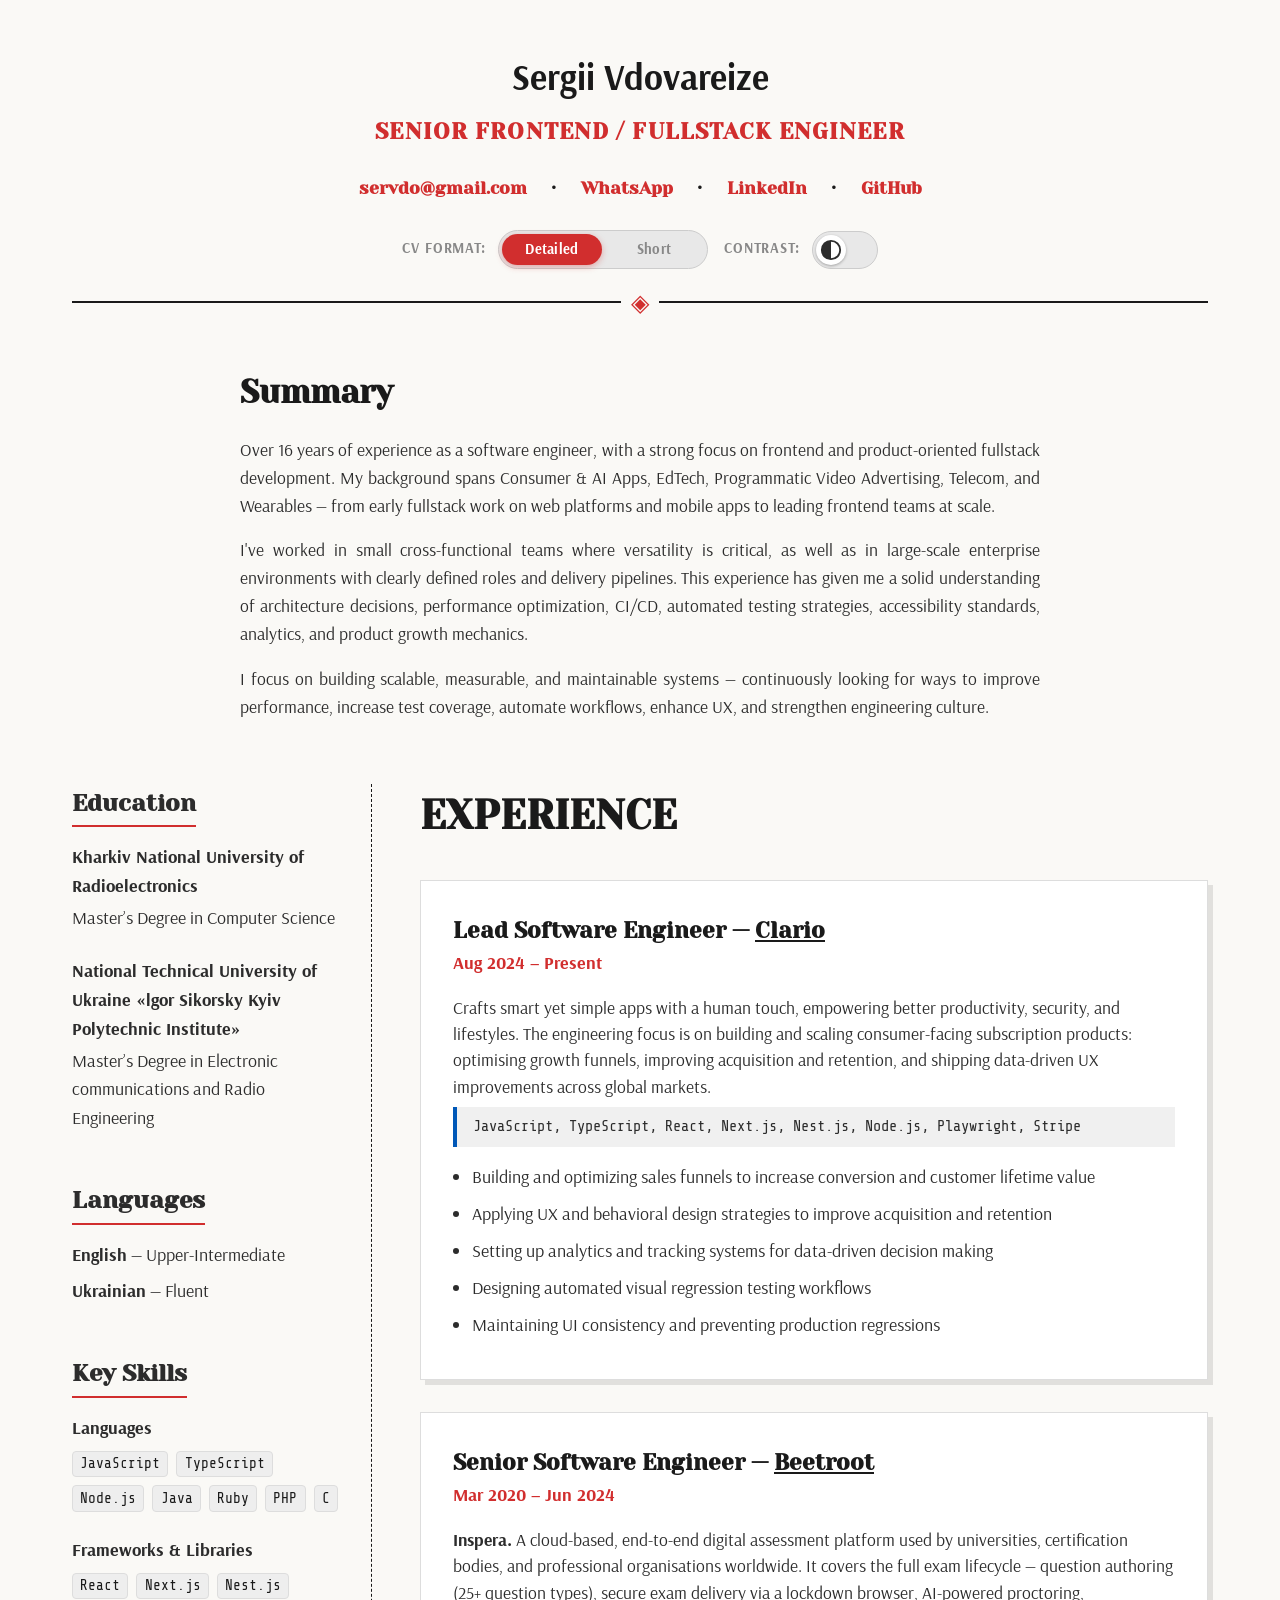
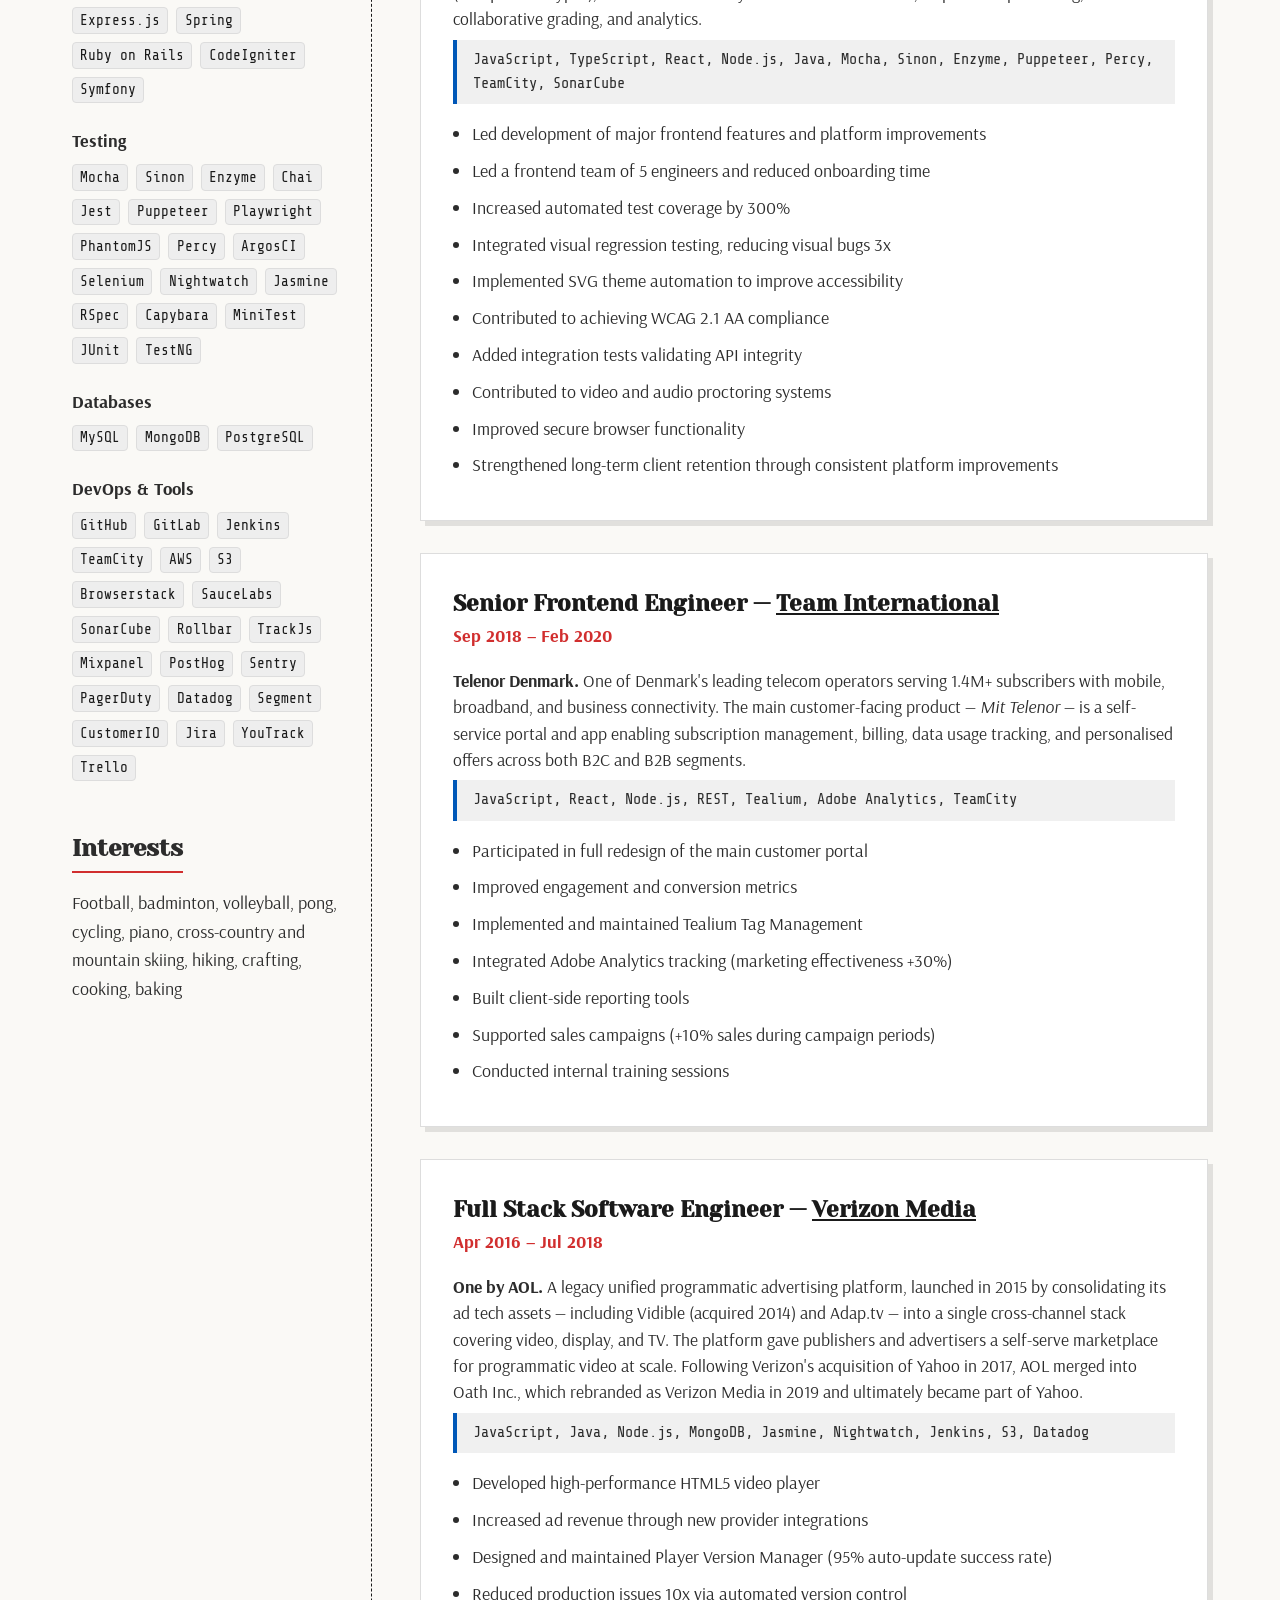
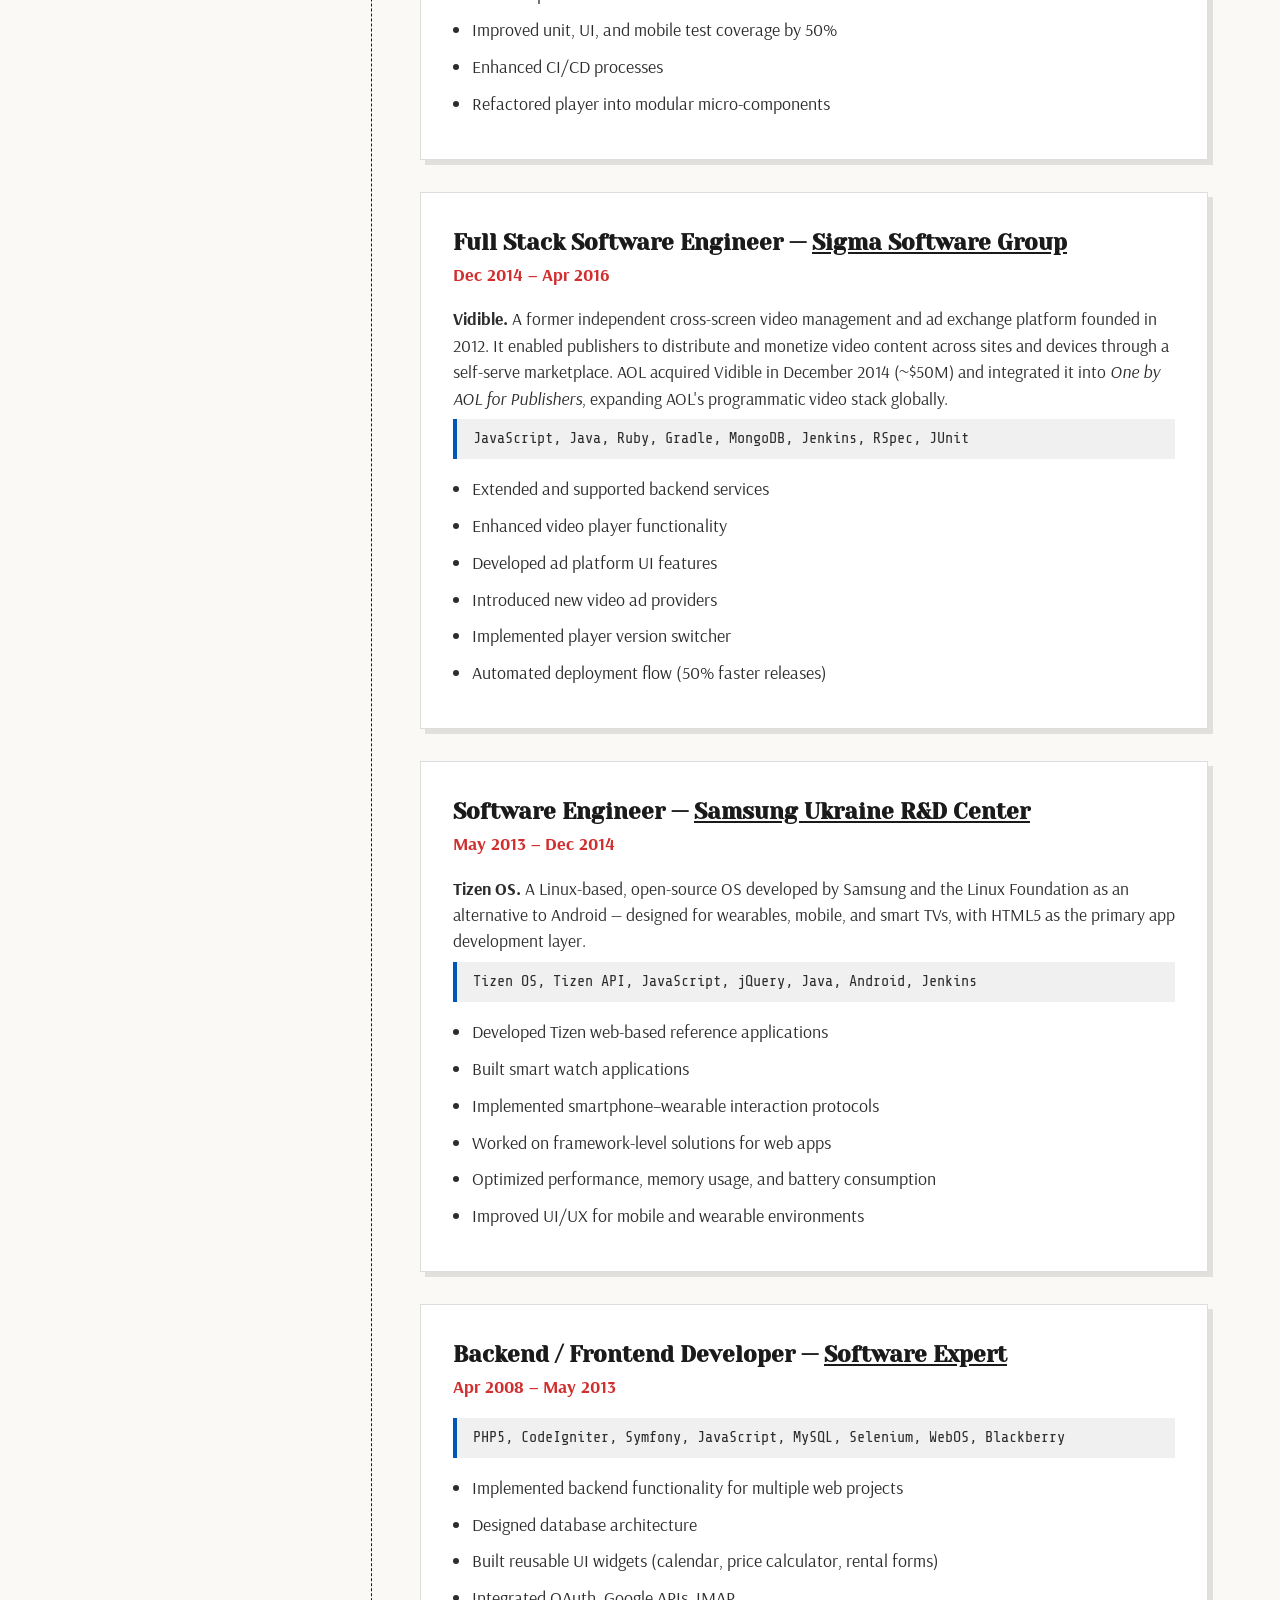
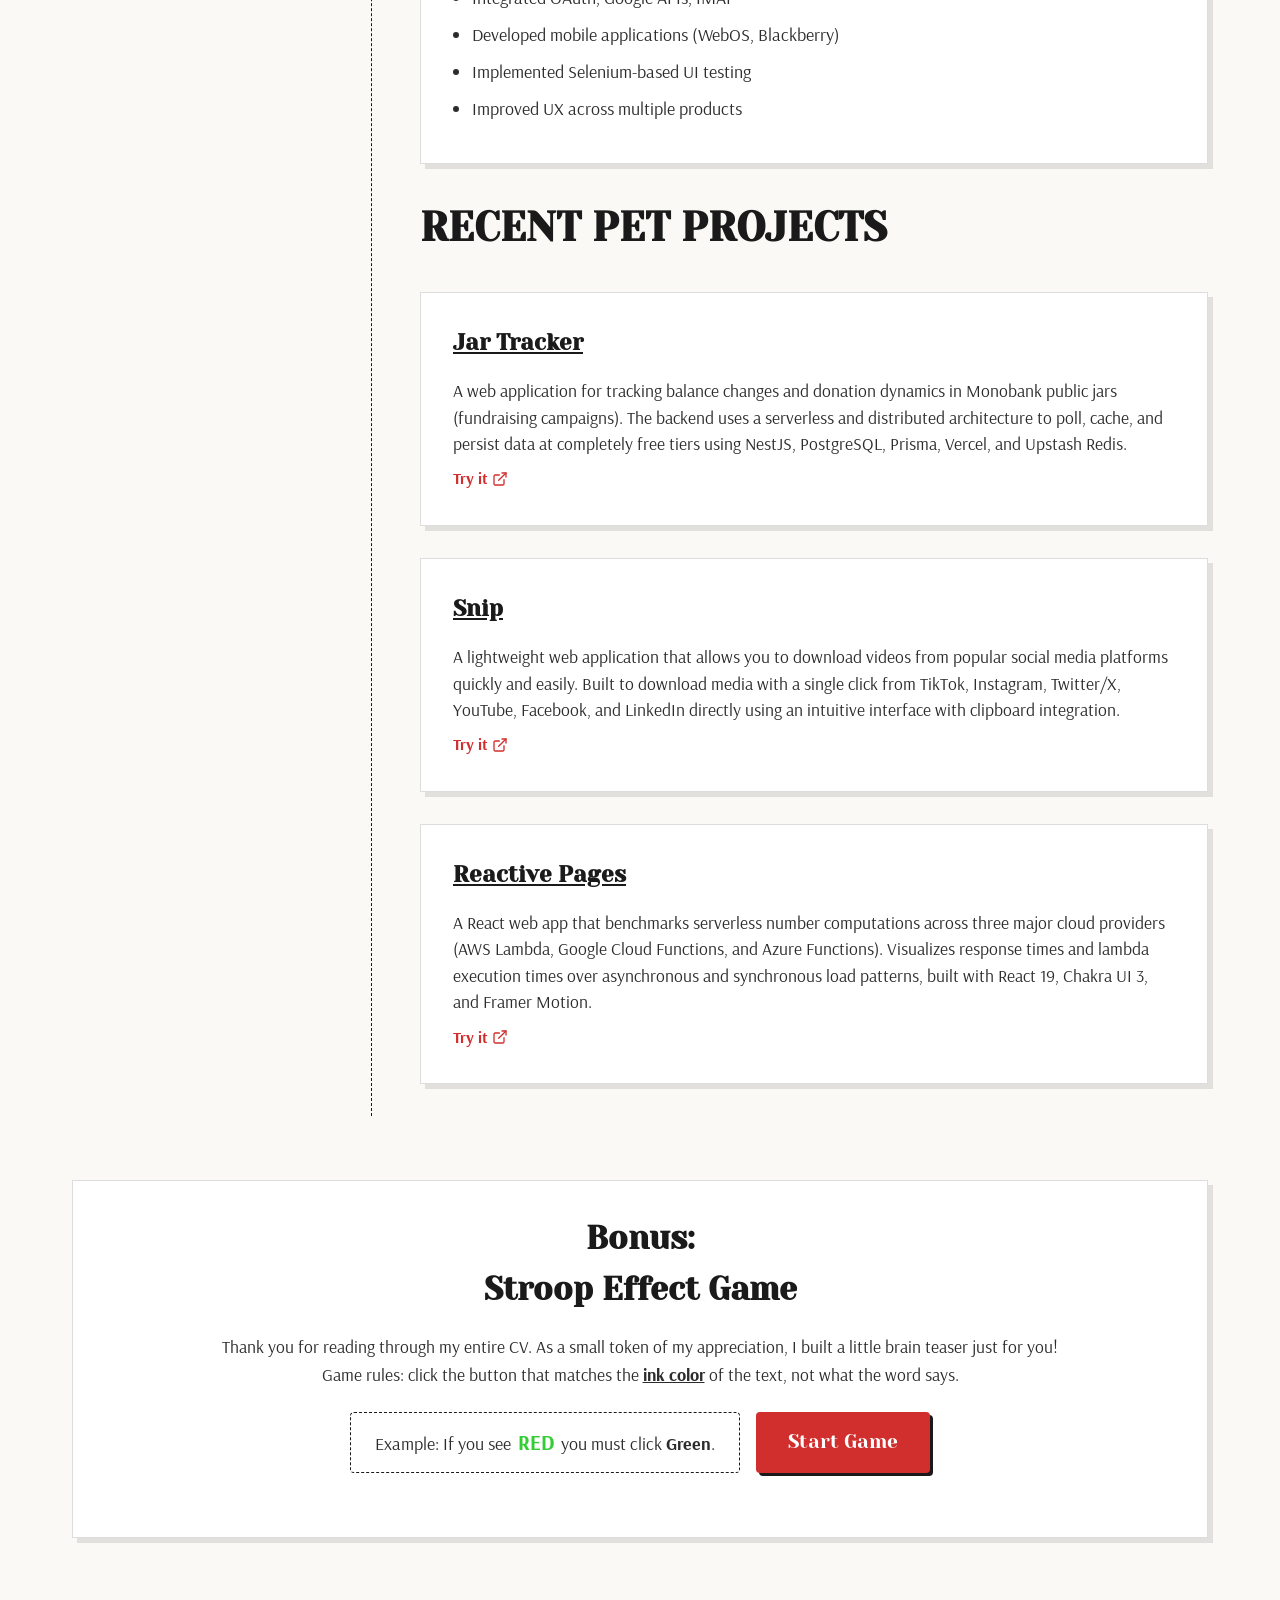
==== commit 0a7393ff: "feat: Add leaderboard display to the Stroop game, including fetching scores from the API and adjusti" ====
--- a/index.html
+++ b/index.html
@@ -4,10 +4,16 @@
     <meta charset="UTF-8" />
     <meta name="viewport" content="width=device-width, initial-scale=1.0" />
     <meta name="theme-color" content="#faf9f6" id="theme-color-meta" />
-    <meta name="description" content="Sergii Vdovareize, a Senior Frontend / Fullstack Engineer. Passionate about performant user interfaces, robust APIs, and web technologies." />
+    <meta
+      name="description"
+      content="Sergii Vdovareize, a Senior Frontend / Fullstack Engineer. Passionate about performant user interfaces, robust APIs, and web technologies."
+    />
     <!-- SVG Favicon -->
-    <link rel="icon" href="data:image/svg+xml,<svg xmlns=%22http://www.w3.org/2000/svg%22 viewBox=%220 0 100 100%22><text y=%22.9em%22 font-size=%2290%22>👨‍💻</text></svg>">
-    
+    <link
+      rel="icon"
+      href="data:image/svg+xml,<svg xmlns=%22http://www.w3.org/2000/svg%22 viewBox=%220 0 100 100%22><text y=%22.9em%22 font-size=%2290%22>👨‍💻</text></svg>"
+    />
+
     <title>Sergii Vdovareize - Portfolio</title>
     <!-- Ukrainian Designed Fonts: Arsenal (Sans) and Yeseva One (Serif) -->
     <link rel="preconnect" href="https://fonts.googleapis.com" />
@@ -54,18 +60,26 @@
         <div class="contact-links">
           <span id="email-link"></span>
           <span class="dot">•</span>
-          <a href="https://wa.me/qr/EJQQGKHOLKCTM1">WhatsApp</a>
+          <a href="https://wa.me/qr/EJQQGKHOLKCTM1" id="whatsapp-link"
+            >WhatsApp</a
+          >
           <span class="dot">•</span>
-          <a href="https://www.linkedin.com/in/sergiivdovareize" target="_blank"
+          <a
+            href="https://www.linkedin.com/in/sergiivdovareize"
+            target="_blank"
+            id="linkedin-link"
             >LinkedIn</a
           >
           <span class="dot">•</span>
-          <a href="https://github.com/SergiiVdovareize" target="_blank"
+          <a
+            href="https://github.com/SergiiVdovareize"
+            target="_blank"
+            id="github-link"
             >GitHub</a
           >
         </div>
-        <div class="toggles-container" style="margin-top: 1.5rem">
-          <div class="toggles-wrapper cv-format-toggle" style="margin-top: 0">
+        <div class="toggles-container mt-1-5">
+          <div class="toggles-wrapper cv-format-toggle mt-0">
             <span class="cv-format-label">CV Format:</span>
             <div class="exp-toggle" id="expToggle">
               <span class="slider"></span>
@@ -717,32 +731,32 @@
             </ul>
           </article>
 
-          <h2 style="margin-top: 2rem">Recent Pet Projects</h2>
+          <h2 class="pet-projects-title">Recent Pet Projects</h2>
 
           <!-- Merged card visible only in short mode -->
           <article class="job job-merged">
             <ul>
-              <li>
-                <a
-                  class="company"
+              <li data-project="jar-tracker">
+                <a
+                  class="project-repo"
                   href="https://github.com/SergiiVdovareize/jar-tracker"
                   target="_blank"
                   >Jar Tracker</a
                 >
                 — Monobank jars donation dynamics tracker.
               </li>
-              <li>
-                <a
-                  class="company"
+              <li data-project="snip">
+                <a
+                  class="project-repo"
                   href="https://github.com/SergiiVdovareize/snip"
                   target="_blank"
                   >Snip</a
                 >
                 — Download videos from social media.
               </li>
-              <li>
-                <a
-                  class="company"
+              <li data-project="reactive-pages">
+                <a
+                  class="project-repo"
                   href="https://github.com/SergiiVdovareize/reactive-pages"
                   target="_blank"
                   >Reactive Pages</a
@@ -752,11 +766,11 @@
             </ul>
           </article>
 
-          <article class="job job-detailed">
-            <div class="job-header">
-              <h3>
-                <a
-                  class="company"
+          <article class="job job-detailed" data-project="jar-tracker">
+            <div class="job-header">
+              <h3>
+                <a
+                  class="project-repo"
                   href="https://github.com/SergiiVdovareize/jar-tracker"
                   target="_blank"
                   >Jar Tracker</a
@@ -795,11 +809,11 @@
             </a>
           </article>
 
-          <article class="job job-detailed">
-            <div class="job-header">
-              <h3>
-                <a
-                  class="company"
+          <article class="job job-detailed" data-project="snip">
+            <div class="job-header">
+              <h3>
+                <a
+                  class="project-repo"
                   href="https://github.com/SergiiVdovareize/snip"
                   target="_blank"
                   >Snip</a
@@ -838,11 +852,11 @@
             </a>
           </article>
 
-          <article class="job job-detailed">
-            <div class="job-header">
-              <h3>
-                <a
-                  class="company"
+          <article class="job job-detailed" data-project="reactive-pages">
+            <div class="job-header">
+              <h3>
+                <a
+                  class="project-repo"
                   href="https://github.com/SergiiVdovareize/reactive-pages"
                   target="_blank"
                   >Reactive Pages</a
@@ -885,16 +899,19 @@
 
       <section class="stroop-game-section" id="stroopGameSection">
         <div class="game-intro" id="stroopIntro">
-          <h2>Bonus: <br/>Stroop Effect Game</h2>
+          <h2>Bonus: <br />Stroop Effect Game</h2>
           <p class="game-description">
-            Thank you for reading through my entire CV. As a small token of my appreciation, I built a little brain teaser just for you!
-            <br>
-            Game rules: click the button that matches the <strong style="text-decoration: underline;">ink color</strong> of the text, not what the word says.
+            Thank you for reading through my entire CV. As a small token of my
+            appreciation, I built a little brain teaser just for you!
+            <br />
+            Game rules: click the button that matches the
+            <strong class="ink-color-highlight">ink color</strong> of the text,
+            not what the word says.
           </p>
           <div class="stroop-intro-actions">
             <div class="stroop-example">
               <span>Example: If you see </span>
-              <span class="example-word" style="color: #33cc33; font-weight: bold; font-size: 1.3rem; margin: 0 0.2rem;">RED</span>
+              <span class="example-word">RED</span>
               <span> you must click <strong>Green</strong>.</span>
             </div>
             <button id="startStroopBtn" class="primary-btn">Start Game</button>
@@ -905,18 +922,28 @@
             <div class="timer">Time: <span id="stroopTimer">30</span>s</div>
             <div class="score">Score: <span id="stroopScore">0</span></div>
           </div>
-          <div class="word-display" id="stroopWord" style="transition: transform 0.1s;">READY?</div>
+          <div class="word-display" id="stroopWord">READY?</div>
           <div class="color-buttons" id="stroopColorButtons"></div>
         </div>
         <div class="game-over hidden" id="stroopGameOver">
           <h3>Time's up!</h3>
           <p>Your score: <span id="finalScore">0</span></p>
-          <button id="restartStroopBtn" class="primary-btn">Play Again</button>
+          <div id="leaderboardForm" class="leaderboard-form hidden">
+            <p>Save your score to the leaderboard?</p>
+            <div id="leaderboardList" class="leaderboard-list"></div>
+            <div class="leaderboard-input-group">
+              <input type="text" id="playerName" placeholder="Your name" maxlength="20" aria-label="Player Name" />
+              <div class="leaderboard-actions">
+                <button id="postScoreBtn" class="primary-btn">Post</button>
+                <button id="skipScoreBtn" class="secondary-btn">Skip</button>
+              </div>
+            </div>
+          </div>
+          <button id="restartStroopBtn" class="primary-btn hidden">Play Again</button>
         </div>
       </section>
 
       <div id="bottom-scroller">_</div>
-
     </main>
 
     <script src="main.js" defer></script>
--- a/styles.css
+++ b/styles.css
@@ -1,533 +1,540 @@
 :root {
-    --bg-color: #faf9f6;
-    /* Off-white linen */
-    --text-color: #2c2c2c;
-    /* Charcoal */
-    --accent-red: #d12e2e;
-    /* Traditional embroidery red */
-    --accent-black: #1a1a1a;
-    --accent-blue: #0057b7;
-    /* Ukrainian Flag Blue (subtle use) */
-    --accent-yellow: #ffd700;
-    /* Ukrainian Flag Yellow (subtle use) */
-
-    --font-heading: "Yeseva One", serif;
-    --font-body: "Arsenal", sans-serif;
-    --font-mono: "Share Tech Mono", monospace;
-
-    --pattern-size: 20px;
+  --bg-color: #faf9f6;
+  /* Off-white linen */
+  --text-color: #2c2c2c;
+  /* Charcoal */
+  --accent-red: #d12e2e;
+  /* Traditional embroidery red */
+  --accent-black: #1a1a1a;
+  --accent-blue: #0057b7;
+  /* Ukrainian Flag Blue (subtle use) */
+  --accent-yellow: #ffd700;
+  /* Ukrainian Flag Yellow (subtle use) */
+
+  --font-heading: "Yeseva One", serif;
+  --font-body: "Arsenal", sans-serif;
+  --font-mono: "Share Tech Mono", monospace;
+
+  --pattern-size: 20px;
 }
 
 body.high-contrast {
-    --bg-color: #000000;
-    --text-color: #ffffff;
-    --accent-red: #ffff00;
-    --accent-black: #ffffff;
-    --accent-blue: #3399ff;
-    --accent-yellow: #ffff00;
-    font-size: 20px;
+  --bg-color: #000000;
+  --text-color: #ffffff;
+  --accent-red: #ffff00;
+  --accent-black: #ffffff;
+  --accent-blue: #3399ff;
+  --accent-yellow: #ffff00;
+  font-size: 20px;
 }
 
 *,
 *::before,
 *::after {
-    box-sizing: border-box;
-    margin: 0;
-    padding: 0;
+  box-sizing: border-box;
+  margin: 0;
+  padding: 0;
 }
 
 body {
-    background-color: var(--bg-color);
-    color: var(--text-color);
-    font-family: var(--font-body);
-    font-size: 18px;
-    line-height: 1.6;
-    overflow-x: hidden;
+  background-color: var(--bg-color);
+  color: var(--text-color);
+  font-family: var(--font-body);
+  font-size: 18px;
+  line-height: 1.6;
+  overflow-x: hidden;
 }
 
 a {
-    color: var(--accent-red);
-    text-decoration: none;
-    font-weight: 700;
-    transition: all 0.2s;
-    padding: 0.05rem 0.5rem;
+  color: var(--accent-red);
+  text-decoration: none;
+  font-weight: 700;
+  transition: all 0.2s;
+  padding: 0.05rem 0.5rem;
 }
 
 a:hover {
-    background-color: var(--accent-red);
-    color: white;
-    border-radius: 4px;
+  background-color: var(--accent-red);
+  color: white;
+  border-radius: 4px;
 }
 
 /* --- Embroidery Borders --- */
 .embroidery-border {
-    position: fixed;
-    top: 0;
-    bottom: 0;
-    width: 40px;
-    z-index: 100;
-    background-image:
-        linear-gradient(45deg,
-            var(--accent-red) 25%,
-            transparent 25%,
-            transparent 75%,
-            var(--accent-red) 75%,
-            var(--accent-red)),
-        linear-gradient(45deg,
-            var(--accent-red) 25%,
-            transparent 25%,
-            transparent 75%,
-            var(--accent-red) 75%,
-            var(--accent-red));
-    background-position:
-        0 0,
-        10px 10px;
-    background-size: 20px 20px;
-    opacity: 0.8;
+  position: fixed;
+  top: 0;
+  bottom: 0;
+  width: 40px;
+  z-index: 100;
+  background-image:
+    linear-gradient(45deg,
+      var(--accent-red) 25%,
+      transparent 25%,
+      transparent 75%,
+      var(--accent-red) 75%,
+      var(--accent-red)),
+    linear-gradient(45deg,
+      var(--accent-red) 25%,
+      transparent 25%,
+      transparent 75%,
+      var(--accent-red) 75%,
+      var(--accent-red));
+  background-position:
+    0 0,
+    10px 10px;
+  background-size: 20px 20px;
+  opacity: 0.8;
 }
 
 .left {
-    left: 0;
-    border-right: 2px solid var(--accent-black);
+  left: 0;
+  border-right: 2px solid var(--accent-black);
 }
 
 .right {
-    right: 0;
-    border-left: 2px solid var(--accent-black);
+  right: 0;
+  border-left: 2px solid var(--accent-black);
 }
 
 /* --- Layout --- */
 .content-wrapper {
-    max-width: 1200px;
-    margin: 0 auto;
-    padding: 1.5rem 1rem 3rem 1rem;
+  max-width: 1200px;
+  margin: 0 auto;
+  padding: 1.5rem 1rem 3rem 1rem;
 }
 
 #bottom-scroller {
-    visibility: hidden;
+  visibility: hidden;
 }
 
 @media (min-width: 768px) {
-    .content-wrapper {
-        padding: 3rem 2rem;
-    }
+  .content-wrapper {
+    padding: 3rem 2rem;
+  }
 }
 
 /* --- Header --- */
 .hero {
-    text-align: center;
-    margin-bottom: 4rem;
-    padding-bottom: 2rem;
-    border-bottom: 2px solid var(--accent-black);
-    position: relative;
+  text-align: center;
+  margin-bottom: 4rem;
+  padding-bottom: 2rem;
+  border-bottom: 2px solid var(--accent-black);
+  position: relative;
 }
 
 .hero::after {
-    content: "◈";
-    position: absolute;
-    bottom: -20px;
-    left: 50%;
-    transform: translateX(-50%);
-    background: var(--bg-color);
-    padding: 0 10px;
-    color: var(--accent-red);
-    font-size: 1.5rem;
+  content: "◈";
+  position: absolute;
+  bottom: -20px;
+  left: 50%;
+  transform: translateX(-50%);
+  background: var(--bg-color);
+  padding: 0 10px;
+  color: var(--accent-red);
+  font-size: 1.5rem;
 }
 
 /* CV Format toggle in header */
 .cv-format-toggle {
-    display: flex;
-    align-items: center;
-    justify-content: center;
-    gap: 0.75rem;
-    margin-top: 1.5rem;
+  display: flex;
+  align-items: center;
+  justify-content: center;
+  gap: 0.75rem;
+  margin-top: 1.5rem;
 }
 
 .cv-format-label {
-    font-family: var(--font-body);
-    font-size: 0.9rem;
-    font-weight: 700;
-    color: #888;
-    text-transform: uppercase;
-    letter-spacing: 0.06em;
-}
-
-/* Toggles container */
+  font-family: var(--font-body);
+  font-size: 0.9rem;
+  font-weight: 700;
+  color: #888;
+  text-transform: uppercase;
+  letter-spacing: 0.06em;
+}
+
 .toggles-container {
-    display: flex;
-    align-items: center;
-    justify-content: center;
-    gap: 1rem;
-    flex-wrap: wrap;
+  display: flex;
+  align-items: center;
+  justify-content: center;
+  gap: 1rem;
+  flex-wrap: wrap;
+}
+
+.mt-1-5 {
+  margin-top: 1.5rem;
+}
+
+.mt-0 {
+  margin-top: 0;
 }
 
 .toggles-wrapper {
-    display: flex;
-    align-items: center;
-    gap: 0.75rem;
+  display: flex;
+  align-items: center;
+  gap: 0.75rem;
 }
 
 .contrast-toggle-btn {
-    all: unset;
-    box-sizing: border-box;
-    cursor: pointer;
-    width: 66px;
-    height: 38px;
-    background: #e8e8e8;
-    border-radius: 999px;
-    border: 1px solid #ccc;
-    position: relative;
-    transition: background-color 0.3s;
-    display: inline-block;
-    margin-top: 0.2rem;
+  all: unset;
+  box-sizing: border-box;
+  cursor: pointer;
+  width: 66px;
+  height: 38px;
+  background: #e8e8e8;
+  border-radius: 999px;
+  border: 1px solid #ccc;
+  position: relative;
+  transition: background-color 0.3s;
+  display: inline-block;
+  margin-top: 0.2rem;
 }
 
 .contrast-slider {
-    box-sizing: border-box;
-    position: absolute;
-    top: 3px;
-    left: 3px;
-    width: 30px;
-    height: 30px;
-    background: #fff;
-    border-radius: 50%;
-    box-shadow: 0 1px 3px rgba(0, 0, 0, 0.3);
-    transition: transform 0.3s cubic-bezier(0.4, 0, 0.2, 1);
-    display: flex;
-    align-items: center;
-    justify-content: center;
-    font-size: 16px;
+  box-sizing: border-box;
+  position: absolute;
+  top: 3px;
+  left: 3px;
+  width: 30px;
+  height: 30px;
+  background: #fff;
+  border-radius: 50%;
+  box-shadow: 0 1px 3px rgba(0, 0, 0, 0.3);
+  transition: transform 0.3s cubic-bezier(0.4, 0, 0.2, 1);
+  display: flex;
+  align-items: center;
+  justify-content: center;
+  font-size: 16px;
 }
 
 .contrast-slider::after {
-    content: "";
-    display: block;
-    width: 22px;
-    height: 22px;
-    background-image: url("data:image/svg+xml,%3Csvg xmlns='http://www.w3.org/2000/svg' viewBox='0 0 24 24'%3E%3Ccircle cx='12' cy='12' r='10' fill='%232c2c2c'/%3E%3Cpath d='M12 2a10 10 0 0 1 0 20V2z' fill='%23fff'/%3E%3Ccircle cx='12' cy='12' r='10' fill='none' stroke='%232c2c2c' stroke-width='2'/%3E%3C/svg%3E");
-    background-size: contain;
-    background-repeat: no-repeat;
-    background-position: center;
+  content: "";
+  display: block;
+  width: 22px;
+  height: 22px;
+  background-image: url("data:image/svg+xml,%3Csvg xmlns='http://www.w3.org/2000/svg' viewBox='0 0 24 24'%3E%3Ccircle cx='12' cy='12' r='10' fill='%232c2c2c'/%3E%3Cpath d='M12 2a10 10 0 0 1 0 20V2z' fill='%23fff'/%3E%3Ccircle cx='12' cy='12' r='10' fill='none' stroke='%232c2c2c' stroke-width='2'/%3E%3C/svg%3E");
+  background-size: contain;
+  background-repeat: no-repeat;
+  background-position: center;
 }
 
 .contrast-toggle-btn.active {
-    background: var(--accent-black);
-    border-color: var(--accent-black);
-    outline: none;
-    -webkit-tap-highlight-color: transparent;
+  background: var(--accent-black);
+  border-color: var(--accent-black);
+  outline: none;
+  -webkit-tap-highlight-color: transparent;
 }
 
 .contrast-toggle-btn.active .contrast-slider {
-    transform: translateX(28px);
+  transform: translateX(28px);
 }
 
 .contrast-toggle-btn.active .contrast-slider::after {
-    background-image: url("data:image/svg+xml,%3Csvg xmlns='http://www.w3.org/2000/svg' viewBox='0 0 24 24'%3E%3Ccircle cx='12' cy='12' r='10' fill='%232c2c2c'/%3E%3Cpath d='M12 2a10 10 0 0 0 0 20V2z' fill='%23fff'/%3E%3Ccircle cx='12' cy='12' r='10' fill='none' stroke='%232c2c2c' stroke-width='2'/%3E%3C/svg%3E");
+  background-image: url("data:image/svg+xml,%3Csvg xmlns='http://www.w3.org/2000/svg' viewBox='0 0 24 24'%3E%3Ccircle cx='12' cy='12' r='10' fill='%232c2c2c'/%3E%3Cpath d='M12 2a10 10 0 0 0 0 20V2z' fill='%23fff'/%3E%3Ccircle cx='12' cy='12' r='10' fill='none' stroke='%232c2c2c' stroke-width='2'/%3E%3C/svg%3E");
 }
 
 /* Sticky CV bar */
 .sticky-cv-bar {
-    position: fixed;
-    top: 0;
-    left: 0;
-    right: 0;
-    z-index: 200;
-    padding: 0.55rem 1.5rem;
-    background: rgba(250, 249, 246, 0.92);
-    backdrop-filter: blur(8px);
-    -webkit-backdrop-filter: blur(8px);
-    border-bottom: 1px solid #ddd;
-    box-shadow: 0 2px 12px rgba(0, 0, 0, 0.08);
-    transform: translateY(-110%);
-    opacity: 0;
-    transition:
-        transform 0.28s ease,
-        opacity 0.28s ease;
-    pointer-events: none;
+  position: fixed;
+  top: 0;
+  left: 0;
+  right: 0;
+  z-index: 200;
+  padding: 0.55rem 1.5rem;
+  background: rgba(250, 249, 246, 0.92);
+  backdrop-filter: blur(8px);
+  -webkit-backdrop-filter: blur(8px);
+  border-bottom: 1px solid #ddd;
+  box-shadow: 0 2px 12px rgba(0, 0, 0, 0.08);
+  transform: translateY(-110%);
+  opacity: 0;
+  transition:
+    transform 0.28s ease,
+    opacity 0.28s ease;
+  pointer-events: none;
 }
 
 .sticky-cv-bar.visible {
-    transform: translateY(0);
-    opacity: 1;
-    pointer-events: auto;
+  transform: translateY(0);
+  opacity: 1;
+  pointer-events: auto;
 }
 
 .name {
-    font-family: var(--font-heading);
-    font-size: 4rem;
-    color: var(--accent-black);
-    margin-bottom: 0.5rem;
+  color: var(--accent-black);
+  margin-bottom: 0.5rem;
 }
 
 .role {
-    font-size: 1.4rem;
-    font-family: var(--font-heading);
-    color: var(--accent-red);
-    font-weight: 700;
-    text-transform: uppercase;
-    letter-spacing: 0.05em;
-    margin-bottom: 1.5rem;
+  font-size: 1.4rem;
+  font-family: var(--font-heading);
+  color: var(--accent-red);
+  font-weight: 700;
+  text-transform: uppercase;
+  letter-spacing: 0.05em;
+  margin-bottom: 1.5rem;
 }
 
 .contact-links {
-    font-family: var(--font-heading);
-    font-size: 1.1rem;
-    display: flex;
-    justify-content: center;
-    flex-wrap: wrap;
-    gap: 1rem 0;
+  font-family: var(--font-heading);
+  font-size: 1.1rem;
+  display: flex;
+  justify-content: center;
+  flex-wrap: wrap;
+  gap: 1rem 0;
 }
 
 .contact-links a {
-    display: inline-block;
+  display: inline-block;
 }
 
 .dot {
-    color: var(--accent-black);
-    margin: 0 1rem;
-    display: inline-block;
+  color: var(--accent-black);
+  margin: 0 1rem;
+  display: inline-block;
 }
 
 @media (max-width: 600px) {
-    .dot {
-        display: none;
-    }
-
-    .contact-links {
-        flex-direction: column;
-        gap: 0.5rem;
-        align-items: center;
-        width: auto;
-    }
+  .dot {
+    display: none;
+  }
+
+  .contact-links {
+    flex-direction: column;
+    gap: 0.5rem;
+    align-items: center;
+    width: auto;
+  }
 }
 
 /* --- Intro --- */
 .intro {
-    max-width: 800px;
-    margin: 0 auto 4rem auto;
-    text-align: justify;
+  max-width: 800px;
+  margin: 0 auto 4rem auto;
+  text-align: justify;
 }
 
 .intro h2 {
-    font-family: var(--font-heading);
-    font-size: 2rem;
-    margin-bottom: 1rem;
-    color: var(--accent-black);
+  font-family: var(--font-heading);
+  font-size: 2rem;
+  margin-bottom: 1rem;
+  color: var(--accent-black);
 }
 
 .intro p {
-    margin-bottom: 1rem;
-    font-size: 1.1rem;
+  margin-bottom: 1rem;
+  font-size: 1.1rem;
 }
 
 /* --- Grid Section --- */
 .grid-layout {
-    display: grid;
-    grid-template-columns: 1fr;
-    gap: 3rem;
+  display: grid;
+  grid-template-columns: 1fr;
+  gap: 3rem;
 }
 
 @media (min-width: 900px) {
-    .grid-layout {
-        grid-template-columns: 300px 1fr;
-    }
+  .grid-layout {
+    grid-template-columns: 300px 1fr;
+  }
 }
 
 /* --- Sidebar --- */
 .sidebar {
-    border-right: 0;
+  border-right: 0;
 }
 
 @media (min-width: 900px) {
-    .sidebar {
-        border-right: 1px dashed var(--accent-black);
-        padding-right: 2rem;
-    }
+  .sidebar {
+    border-right: 1px dashed var(--accent-black);
+    padding-right: 2rem;
+  }
 }
 
 .block {
-    margin-bottom: 3rem;
+  margin-bottom: 3rem;
 }
 
 .block h2 {
-    font-family: var(--font-heading);
-    font-size: 1.5rem;
-    margin-bottom: 1rem;
-    border-bottom: 2px solid var(--accent-red);
-    display: inline-block;
-    padding-bottom: 0.2rem;
+  font-family: var(--font-heading);
+  font-size: 1.5rem;
+  margin-bottom: 1rem;
+  border-bottom: 2px solid var(--accent-red);
+  display: inline-block;
+  padding-bottom: 0.2rem;
 }
 
 .item,
 .skill-group {
-    margin-bottom: 1.5rem;
+  margin-bottom: 1.5rem;
 }
 
 .item h3,
 .skill-group h3 {
-    font-weight: 700;
-    font-size: 18px;
-    margin-bottom: 0.2rem;
+  font-weight: 700;
+  font-size: 18px;
+  margin-bottom: 0.2rem;
 }
 
 .tags {
-    display: flex;
-    flex-wrap: wrap;
-    gap: 0.5rem;
-    margin-top: 0.5rem;
+  display: flex;
+  flex-wrap: wrap;
+  gap: 0.5rem;
+  margin-top: 0.5rem;
 }
 
 .tag {
-    background-color: #eee;
-    color: var(--accent-black);
-    padding: 0.05rem 0.45rem;
-    border-radius: 4px;
-    font-size: 0.9rem;
-    font-weight: 500;
-
-    border: 1px solid #ddd;
-    font-family: var(--font-mono);
+  background-color: #eee;
+  color: var(--accent-black);
+  padding: 0.05rem 0.45rem;
+  border-radius: 4px;
+  font-size: 0.9rem;
+  font-weight: 500;
+
+  border: 1px solid #ddd;
+  font-family: var(--font-mono);
 }
 
 .tag:hover {
-    background-color: var(--accent-red);
-    color: white;
-    border-color: var(--accent-red);
-    cursor: default;
+  background-color: var(--accent-red);
+  color: white;
+  border-color: var(--accent-red);
+  cursor: default;
 }
 
 .simple-list {
-    list-style: none;
+  list-style: none;
 }
 
 .simple-list li {
-    margin-bottom: 0.5rem;
+  margin-bottom: 0.5rem;
 }
 
 /* --- Experience --- */
 .experience h2 {
-    font-family: var(--font-heading);
-    font-size: 2.5rem;
-    margin-bottom: 2rem;
-    color: var(--accent-black);
-    text-transform: uppercase;
+  font-family: var(--font-heading);
+  font-size: 2.5rem;
+  margin-bottom: 2rem;
+  color: var(--accent-black);
+  text-transform: uppercase;
 }
 
 .job {
-    background: #fff;
-    border: 1px solid #ddd;
-    padding: 2rem;
-    margin-bottom: 2rem;
-    box-shadow: 5px 5px 0 rgba(0, 0, 0, 0.1);
-    position: relative;
-    /* transition: transform 0.2s; */
+  background: #fff;
+  border: 1px solid #ddd;
+  padding: 2rem;
+  margin-bottom: 2rem;
+  box-shadow: 5px 5px 0 rgba(0, 0, 0, 0.1);
+  position: relative;
+  /* transition: transform 0.2s; */
 }
 
 .job:hover {
-    /* transform: translateY(-2px); */
-    box-shadow: 7px 7px 0 var(--accent-red);
-    border-color: var(--accent-black);
+  /* transform: translateY(-2px); */
+  box-shadow: 7px 7px 0 var(--accent-red);
+  border-color: var(--accent-black);
 }
 
 .job-header {
-    display: flex;
-    justify-content: space-between;
-    align-items: flex-start;
-    margin-bottom: 1rem;
-    flex-wrap: wrap;
-    flex-direction: column;
+  display: flex;
+  justify-content: space-between;
+  align-items: flex-start;
+  margin-bottom: 1rem;
+  flex-wrap: wrap;
+  flex-direction: column;
 }
 
 .job-header h3 {
-    font-family: var(--font-heading);
-    font-size: 1.4rem;
-    color: var(--accent-black);
-    margin: 0;
-}
-
-a.company {
-    color: inherit;
-    text-decoration: none;
-    padding: 0;
-    text-decoration: underline;
-}
-
-a.company:hover {
-    color: var(--accent-red);
-    border-bottom-color: var(--accent-red);
-    background: none;
-    border-radius: 0;
+  font-family: var(--font-heading);
+  font-size: 1.4rem;
+  color: var(--accent-black);
+  margin: 0;
+}
+
+a.company,
+a.project-repo {
+  color: inherit;
+  text-decoration: none;
+  padding: 0;
+  text-decoration: underline;
+}
+
+a.company:hover,
+a.project-repo:hover {
+  color: var(--accent-red);
+  border-bottom-color: var(--accent-red);
+  background: none;
+  border-radius: 0;
 }
 
 .job-subtitle {
-    display: block;
+  display: block;
 }
 
 .date {
-    font-weight: 700;
-    color: var(--accent-red);
-    font-family: var(--font-body);
+  font-weight: 700;
+  color: var(--accent-red);
+  font-family: var(--font-body);
 }
 
 .location {
-    display: none;
+  display: none;
 }
 
 .meta {
-    font-style: italic;
-    color: #555;
-    margin-bottom: 0.5rem;
-    display: none;
+  font-style: italic;
+  color: #555;
+  margin-bottom: 0.5rem;
+  display: none;
 }
 
 .desc {
-    font-size: 1.1rem;
-    margin-bottom: 0.5rem;
-    line-height: 1.5;
+  font-size: 1.1rem;
+  margin-bottom: 0.5rem;
+  line-height: 1.5;
 }
 
 .try-it-link {
-    display: inline-flex;
-    align-items: center;
-    font-weight: bold;
-    font-size: 1rem;
-    text-decoration: none;
-    padding: 0;
-    transition:
-        color 0.2s,
-        text-decoration-color 0.2s;
-    gap: 0.25rem;
+  display: inline-flex;
+  align-items: center;
+  font-weight: bold;
+  font-size: 1rem;
+  text-decoration: none;
+  padding: 0;
+  transition:
+    color 0.2s,
+    text-decoration-color 0.2s;
+  gap: 0.25rem;
 }
 
 .try-it-icon {
-    font-size: 1.2em;
-    font-style: normal;
-    font-family: var(--font-body);
-    transition: transform 0.2s ease;
-    display: flex;
-    align-items: center;
+  font-size: 1.2em;
+  font-style: normal;
+  font-family: var(--font-body);
+  transition: transform 0.2s ease;
+  display: flex;
+  align-items: center;
 }
 
 .try-it-icon svg {
-    width: 16px;
-    height: 16px;
+  width: 16px;
+  height: 16px;
 }
 
 .try-it-link:hover {
-    color: var(--accent-red);
-    background-color: transparent;
-    text-decoration: underline;
-    text-underline-offset: 4px;
+  color: var(--accent-red);
+  background-color: transparent;
+  text-decoration: underline;
+  text-underline-offset: 4px;
 }
 
 .tech-stack {
-    font-size: 0.95rem;
-    background: #f0f0f0;
-    padding: 0.5rem 1rem;
-    margin-bottom: 1rem;
-    border-left: 4px solid var(--accent-blue);
-    font-family: var(--font-mono);
-    position: relative;
+  font-size: 0.95rem;
+  background: #f0f0f0;
+  padding: 0.5rem 1rem;
+  margin-bottom: 1rem;
+  border-left: 4px solid var(--accent-blue);
+  font-family: var(--font-mono);
+  position: relative;
 }
 
 /* .tech-stack::before {
@@ -545,458 +552,804 @@
 } */
 
 .job ul {
-    margin-left: 1.2rem;
+  margin-left: 1.2rem;
 }
 
 .job li {
-    margin-bottom: 0.5rem;
+  margin-bottom: 0.5rem;
 }
 
 .exp-toggle {
-    display: flex;
-    background: #e8e8e8;
-    border-radius: 999px;
-    padding: 3px;
-    gap: 2px;
-    border: 1px solid #ccc;
-    flex-shrink: 0;
-    align-self: center;
-    margin-top: 0.2rem;
-    position: relative;
+  display: flex;
+  background: #e8e8e8;
+  border-radius: 999px;
+  padding: 3px;
+  gap: 2px;
+  border: 1px solid #ccc;
+  flex-shrink: 0;
+  align-self: center;
+  margin-top: 0.2rem;
+  position: relative;
 }
 
 .exp-toggle-btn {
-    all: unset;
-    cursor: pointer;
-    padding: 0.25rem 1rem;
-    border-radius: 999px;
-    font-family: var(--font-body);
-    font-size: 0.9rem;
-    font-weight: 700;
-    color: #888;
-    transition: color 0.25s ease;
-    user-select: none;
-    letter-spacing: 0.02em;
-    position: relative;
-    z-index: 1;
-    flex: 1;
-    text-align: center;
-    width: 68px;
-    outline: none;
+  all: unset;
+  cursor: pointer;
+  padding: 0.25rem 1rem;
+  border-radius: 999px;
+  font-family: var(--font-body);
+  font-size: 0.9rem;
+  font-weight: 700;
+  color: #888;
+  transition: color 0.25s ease;
+  user-select: none;
+  letter-spacing: 0.02em;
+  position: relative;
+  z-index: 1;
+  flex: 1;
+  text-align: center;
+  width: 68px;
+  outline: none;
 }
 
 .exp-toggle-btn.active {
-    color: #fff;
-    outline: none;
-    -webkit-tap-highlight-color: transparent;
+  color: #fff;
+  outline: none;
+  -webkit-tap-highlight-color: transparent;
 }
 
 .exp-toggle-btn:not(.active):hover {
-    color: var(--accent-black);
-    outline: none;
-    -webkit-tap-highlight-color: transparent;
+  color: var(--accent-black);
+  outline: none;
+  -webkit-tap-highlight-color: transparent;
 }
 
 /* Sliding pill */
 .slider {
-    position: absolute;
-    top: 3px;
-    left: 3px;
-    height: calc(100% - 6px);
-    width: calc(50% - 4px);
-    background: var(--accent-red);
-    border-radius: 999px;
-    box-shadow: 0 2px 6px rgba(209, 46, 46, 0.35);
-    transition: transform 0.28s cubic-bezier(0.4, 0, 0.2, 1);
-    pointer-events: none;
-    z-index: 0;
+  position: absolute;
+  top: 3px;
+  left: 3px;
+  height: calc(100% - 6px);
+  width: calc(50% - 4px);
+  background: var(--accent-red);
+  border-radius: 999px;
+  box-shadow: 0 2px 6px rgba(209, 46, 46, 0.35);
+  transition: transform 0.28s cubic-bezier(0.4, 0, 0.2, 1);
+  pointer-events: none;
+  z-index: 0;
 }
 
 .short-mode .slider {
-    transform: translateX(calc(100% + 2px));
+  transform: translateX(calc(100% + 2px));
 }
 
 /* --- Short-mode achievement lists --- */
 /* Default: show full, hide short */
 .achievements-short {
-    display: none;
+  display: none;
 }
 
 /* Merged card hidden by default */
 .job-merged {
-    display: none;
+  display: none;
 }
 
 /* Skills: show detailed groups by default, hide flat block */
 .skills-short {
-    display: none;
+  display: none;
 }
 
 /* Short mode overrides */
 .short-mode .tech-stack {
-    display: none;
+  display: none;
 }
 
 .short-mode .achievements-full {
-    display: none;
+  display: none;
 }
 
 .short-mode .achievements-short {
-    display: block;
+  display: block;
 }
 
 .short-mode .job-detailed {
-    display: none;
+  display: none;
 }
 
 .short-mode .job-merged {
-    display: block;
+  display: block;
 }
 
 .short-mode .skills-detailed {
-    display: none;
+  display: none;
 }
 
 .short-mode .skills-short {
-    display: block;
+  display: block;
 }
 
 /* --- Desc short/full variants --- */
 .desc-short {
-    display: none;
+  display: none;
 }
 
 .short-mode .desc-full {
-    display: none;
+  display: none;
 }
 
 .short-mode .desc-short {
-    display: block;
+  display: block;
 }
 
 .short-mode .hobbies-block {
-    display: none;
+  display: none;
 }
 
 /* --- High Contrast Overrides --- */
 body.high-contrast .cv-format-label,
 body.high-contrast .meta {
-    color: #fff;
+  color: #fff;
 }
 
 body.high-contrast a:hover {
-    color: #fff;
+  color: #fff;
 }
 
 body.high-contrast .contact-links a:hover,
 body.high-contrast #email-link:hover {
-    color: #000;
-    background-color: var(--accent-yellow);
+  color: #000;
+  background-color: var(--accent-yellow);
 }
 
 body.high-contrast .sticky-cv-bar {
-    background: rgba(0, 0, 0, 0.95);
-    border-bottom-color: #333;
+  background: rgba(0, 0, 0, 0.95);
+  border-bottom-color: #333;
 }
 
 body.high-contrast .job {
-    background: #111;
-    border-color: #444;
-    box-shadow: 5px 5px 0 #333;
+  background: #111;
+  border-color: #444;
+  box-shadow: 5px 5px 0 #333;
 }
 
 body.high-contrast .job:hover {
-    box-shadow: 5px 5px 0 #333;
-    border-color: #444;
-    transform: none;
+  box-shadow: 5px 5px 0 #333;
+  border-color: #444;
+  transform: none;
 }
 
 body.high-contrast .tag:hover {
-    background-color: #222;
-    color: #eee;
-    border-color: #444;
-    cursor: default;
+  background-color: #222;
+  color: #eee;
+  border-color: #444;
+  cursor: default;
 }
 
 body.high-contrast .item h3,
 body.high-contrast .skill-group h3 {
-    font-size: 1.25rem;
+  font-size: 1.25rem;
 }
 
 body.high-contrast .exp-toggle {
-    background: #222;
-    border-color: var(--accent-yellow);
-    box-shadow: 0 0 0 1px var(--accent-yellow);
+  background: #222;
+  border-color: var(--accent-yellow);
+  box-shadow: 0 0 0 1px var(--accent-yellow);
 }
 
 body.high-contrast .exp-toggle-btn {
-    color: #fff;
+  color: #fff;
 }
 
 body.high-contrast .exp-toggle-btn.active {
-    color: #000;
+  color: #000;
 }
 
 body.high-contrast .slider {
-    box-shadow: 0 2px 6px rgba(255, 255, 0, 0.35);
+  box-shadow: 0 2px 6px rgba(255, 255, 0, 0.35);
 }
 
 body.high-contrast .contrast-toggle-btn {
-    background: #444;
-    border-color: #555;
+  background: #444;
+  border-color: #555;
 }
 
 body.high-contrast .contrast-toggle-btn .contrast-slider {
-    background: #aaa;
+  background: #aaa;
 }
 
 body.high-contrast .contrast-toggle-btn.active {
-    background: #222;
-    border-color: var(--accent-yellow);
-    box-shadow: 0 0 0 1px var(--accent-yellow);
+  background: #222;
+  border-color: var(--accent-yellow);
+  box-shadow: 0 0 0 1px var(--accent-yellow);
 }
 
 body.high-contrast .contrast-toggle-btn.active .contrast-slider {
-    background: var(--accent-yellow);
-    box-shadow: 0 2px 6px rgba(255, 255, 0, 0.4);
+  background: var(--accent-yellow);
+  box-shadow: 0 2px 6px rgba(255, 255, 0, 0.4);
 }
 
 body.high-contrast .contrast-toggle-btn.active .contrast-slider::after {
-    background-image: url("data:image/svg+xml,%3Csvg xmlns='http://www.w3.org/2000/svg' viewBox='0 0 24 24'%3E%3Ccircle cx='12' cy='12' r='10' fill='%23000'/%3E%3Cpath d='M12 2a10 10 0 0 0 0 20V2z' fill='%23ffff00'/%3E%3Ccircle cx='12' cy='12' r='10' fill='none' stroke='%232c2c2c' stroke-width='2'/%3E%3C/svg%3E");
+  background-image: url("data:image/svg+xml,%3Csvg xmlns='http://www.w3.org/2000/svg' viewBox='0 0 24 24'%3E%3Ccircle cx='12' cy='12' r='10' fill='%23000'/%3E%3Cpath d='M12 2a10 10 0 0 0 0 20V2z' fill='%23ffff00'/%3E%3Ccircle cx='12' cy='12' r='10' fill='none' stroke='%232c2c2c' stroke-width='2'/%3E%3C/svg%3E");
 }
 
 body.high-contrast .intro p {
-    font-size: 1.25rem;
+  font-size: 1.25rem;
 }
 
 body.high-contrast .desc {
-    font-size: 1.25rem;
+  font-size: 1.25rem;
 }
 
 body.high-contrast .try-it-link {
-    font-size: 1.15rem;
-    color: #eee;
-    text-decoration-color: var(--accent-yellow);
+  font-size: 1.15rem;
+  color: #eee;
+  text-decoration-color: var(--accent-yellow);
 }
 
 body.high-contrast .try-it-link {
-    color: #fff;
+  color: #fff;
 }
 
 body.high-contrast .try-it-icon svg {
-    width: 20px;
-    height: 20px;
+  width: 20px;
+  height: 20px;
 }
 
 body.high-contrast .try-it-link:hover {
-    color: var(--accent-yellow);
+  color: var(--accent-yellow);
 }
 
 body.high-contrast .tech-stack {
-    background: #222;
-    color: #eee;
-    font-size: 1.15rem;
-    border-left: 4px solid #00ff25;
+  background: #222;
+  color: #eee;
+  font-size: 1.15rem;
+  border-left: 4px solid #00ff25;
 }
 
 body.high-contrast .tag {
-    background-color: #222;
-    border-color: #444;
-    color: #eee;
-    font-size: 1.15rem;
+  background-color: #222;
+  border-color: #444;
+  color: #eee;
+  font-size: 1.15rem;
+}
+
+.pet-projects-title {
+  margin-top: 2rem;
 }
 
 /* --- Stroop Game --- */
 .stroop-game-section {
-    margin-top: 4rem;
-    padding: 2rem;
-    background: #fff;
+  margin-top: 4rem;
+  padding: 2rem;
+  background: #fff;
+  border: 1px solid #ddd;
+  box-shadow: 5px 5px 0 rgba(0, 0, 0, 0.1);
+  text-align: center;
+}
+
+body.high-contrast .stroop-game-section {
+  background: #111;
+  border-color: #444;
+  box-shadow: 5px 5px 0 #333;
+}
+
+.stroop-game-section h2 {
+  font-family: var(--font-heading);
+  font-size: 2rem;
+  color: var(--accent-black);
+  margin-bottom: 1rem;
+}
+
+body.high-contrast .stroop-game-section h2,
+body.high-contrast .stroop-game-section h3 {
+  color: var(--accent-yellow);
+}
+
+.stroop-game-section p {
+  margin-bottom: 1.5rem;
+  font-size: 1.1rem;
+}
+
+.stroop-intro-actions {
+  display: flex;
+  flex-wrap: wrap;
+  gap: 1rem;
+  align-items: stretch;
+  margin-bottom: 2rem;
+  justify-content: center;
+}
+
+.stroop-example {
+  background-color: var(--bg-card);
+  padding: 0.8rem 1.5rem;
+  border-radius: 4px;
+  /* match primary-btn rounding */
+  /* display: flex; */
+  /* align-items: center; */
+  border: 1px dashed var(--accent-black);
+  margin-bottom: 0;
+  /* overridden by flex-gap */
+}
+
+.ink-color-highlight {
+  text-decoration: underline;
+}
+
+.example-word {
+  color: #33cc33;
+  font-weight: bold;
+  font-size: 1.3rem;
+  margin: 0 0.2rem;
+}
+
+body.high-contrast .stroop-example {
+  border-color: var(--accent-yellow);
+}
+
+body.high-contrast #stroopIntro p {
+  font-size: 1.25rem;
+  font-weight: bold;
+}
+
+.primary-btn {
+  all: unset;
+  cursor: pointer;
+  background: var(--accent-red);
+  color: #fff;
+  font-family: var(--font-heading);
+  font-size: 1.2rem;
+  padding: 0.8rem 2rem;
+  border-radius: 4px;
+  box-shadow: 3px 3px 0 var(--accent-black);
+  transition:
+    transform 0.1s,
+    box-shadow 0.1s;
+}
+
+.primary-btn:active {
+  transform: translate(3px, 3px);
+  box-shadow: 0 0 0 var(--accent-black);
+}
+
+.primary-btn:disabled {
+  opacity: 0.5;
+  cursor: not-allowed;
+  pointer-events: none;
+}
+
+body.high-contrast .primary-btn {
+  background: var(--accent-yellow);
+  color: #000;
+  box-shadow: none;
+}
+
+body.high-contrast .primary-btn:active {
+  box-shadow: none;
+  transform: none;
+}
+
+.hidden {
+  display: none !important;
+}
+
+.game-header {
+  display: flex;
+  justify-content: space-between;
+  font-family: var(--font-mono);
+  font-size: 1.5rem;
+  font-weight: bold;
+  margin-bottom: 2rem;
+}
+
+.word-display {
+  font-family: var(--font-heading);
+  font-size: 4rem;
+  font-weight: bold;
+  margin: 2rem 0;
+  text-transform: uppercase;
+  letter-spacing: 0.05em;
+  min-height: 80px;
+  display: flex;
+  align-items: center;
+  justify-content: center;
+  text-shadow: 2px 2px 4px #616161;
+  color: var(--game-color, inherit);
+}
+
+body.high-contrast .word-display {
+  text-shadow: 2px 2px 2px #e3e3e3;
+}
+
+/* --- Stroop Dynamic Colors & Animations --- */
+.color-red {
+  --game-color: #d12e2e;
+  --game-text: #fff;
+}
+
+.color-blue {
+  --game-color: #0057b7;
+  --game-text: #fff;
+}
+
+.color-green {
+  --game-color: #2e8b57;
+  --game-text: #fff;
+}
+
+.color-yellow {
+  --game-color: #ffd700;
+  --game-text: #000;
+}
+
+.color-black {
+  --game-color: #1a1a1a;
+  --game-text: #fff;
+}
+
+.color-white {
+  --game-color: #ffffff;
+  --game-text: #000;
+}
+
+.color-purple {
+  --game-color: #800080;
+  --game-text: #fff;
+}
+
+.color-orange {
+  --game-color: #ff8c00;
+  --game-text: #fff;
+}
+
+.color-cyan {
+  --game-color: #00bcd4;
+  --game-text: #fff;
+}
+
+body.high-contrast .color-red {
+  --game-color: #ff3333;
+}
+
+body.high-contrast .color-blue {
+  --game-color: #3399ff;
+}
+
+body.high-contrast .color-green {
+  --game-color: #33cc33;
+}
+
+body.high-contrast .color-yellow {
+  --game-color: #ffff00;
+}
+
+body.high-contrast .color-black {
+  --game-color: #1a1a1a;
+}
+
+body.high-contrast .color-white {
+  --game-color: #ffffff;
+}
+
+body.high-contrast .color-purple {
+  --game-color: #cc00cc;
+}
+
+body.high-contrast .color-orange {
+  --game-color: #ff9900;
+}
+
+body.high-contrast .color-cyan {
+  --game-color: #00ffff;
+  --game-text: #000;
+}
+
+.game-paused {
+  opacity: 0.02;
+  transition: opacity 0.2s;
+}
+
+@keyframes stroop-pop {
+  0% {
+    transform: scale(1);
+  }
+
+  50% {
+    transform: scale(1.1);
+  }
+
+  100% {
+    transform: scale(1);
+  }
+}
+
+.anim-pop {
+  animation: stroop-pop 0.1s ease-out;
+}
+
+@keyframes stroop-shake {
+  0% {
+    transform: translateX(0);
+  }
+
+  25% {
+    transform: translateX(-10px);
+  }
+
+  75% {
+    transform: translateX(10px);
+  }
+
+  100% {
+    transform: translateX(0);
+  }
+}
+
+.anim-shake {
+  animation: stroop-shake 0.15s ease-in-out;
+}
+
+.color-buttons {
+  display: flex;
+  flex-wrap: wrap;
+  justify-content: center;
+  gap: 1rem;
+  margin: 0 auto 1rem;
+  transition: max-width 0.3s ease-in-out;
+}
+
+.color-buttons.max-5-layout {
+  max-width: 650px;
+  /* Force max 3 per row (with 100px min-width + gap) */
+}
+
+.color-buttons.max-8-layout {
+  max-width: 800px;
+  /* Force max 4 per row (with 100px min-width + gap) */
+}
+
+.color-btn {
+  all: unset;
+  cursor: pointer;
+  font-family: var(--font-mono);
+  font-size: 1.2rem;
+  font-weight: bold;
+  padding: 0.8rem 1.5rem;
+  border: 2px solid var(--game-color, var(--accent-black));
+  border-radius: 4px;
+  background-color: var(--game-color, #fff);
+  color: var(--game-text, var(--accent-black));
+  transition:
+    background-color 0.5s,
+    color 0.5s,
+    border-color 0.5s,
+    transform 0.15s,
+    opacity 0.2s;
+  min-width: 100px;
+}
+
+.color-btn:hover {
+  filter: brightness(0.9);
+}
+
+.color-btn:active {
+  transform: scale(0.95);
+  filter: brightness(0.8);
+}
+
+.grey-mode .color-btn {
+  --game-color: #cccccc !important;
+  --game-text: #000 !important;
+}
+
+body.high-contrast .grey-mode .color-btn {
+  --game-color: #000000 !important;
+  --game-text: #ffffff !important;
+  border-color: #ffffff !important;
+}
+
+@keyframes stroop-btn-enter {
+  0% {
+    transform: scale(0.5);
+    opacity: 0;
+  }
+
+  100% {
+    transform: scale(1);
+    opacity: 1;
+  }
+}
+
+.btn-enter {
+  animation: stroop-btn-enter 0.3s cubic-bezier(0.175, 0.885, 0.32, 1.275) forwards;
+}
+
+body.high-contrast .color-btn:hover {
+  filter: brightness(1.2);
+}
+
+.game-over h3 {
+  font-family: var(--font-heading);
+  font-size: 2.5rem;
+  margin-bottom: 1rem;
+  color: var(--accent-red);
+}
+
+.game-over p {
+  font-size: 1.5rem;
+  font-weight: bold;
+  margin-bottom: 1.5rem;
+}
+
+@media (max-width: 600px) {
+  .word-display {
+    font-size: 2.5rem;
+    min-height: 60px;
+  }
+
+  .color-btn {
+    padding: 0.6rem 1rem;
+    font-size: 1rem;
+  }
+
+  .game-description {
+    text-align: justify;
+  }
+
+  .job:hover {
     border: 1px solid #ddd;
     box-shadow: 5px 5px 0 rgba(0, 0, 0, 0.1);
-    text-align: center;
-}
-
-body.high-contrast .stroop-game-section {
-    background: #111;
-    border-color: #444;
-    box-shadow: 5px 5px 0 #333;
-}
-
-.stroop-game-section h2 {
-    font-family: var(--font-heading);
-    font-size: 2rem;
-    color: var(--accent-black);
-    margin-bottom: 1rem;
-}
-
-body.high-contrast .stroop-game-section h2,
-body.high-contrast .stroop-game-section h3 {
-    color: var(--accent-yellow);
-}
-
-.stroop-game-section p {
-    margin-bottom: 1.5rem;
-    font-size: 1.1rem;
-}
-
-.stroop-intro-actions {
-    display: flex;
-    flex-wrap: wrap;
-    gap: 1rem;
-    align-items: stretch;
-    margin-bottom: 2rem;
-    justify-content: center;
-}
-
-.stroop-example {
-    background-color: var(--bg-card);
-    padding: 0.8rem 1.5rem;
-    border-radius: 4px;
-    /* match primary-btn rounding */
-    /* display: flex; */
-    /* align-items: center; */
-    border: 1px dashed var(--accent-black);
-    margin-bottom: 0;
-    /* overridden by flex-gap */
-}
-
-body.high-contrast .stroop-example {
-    border-color: var(--accent-yellow);
-}
-
-body.high-contrast #stroopIntro p {
-    font-size: 1.25rem;
-    font-weight: bold;
-}
-
-.primary-btn {
-    all: unset;
-    cursor: pointer;
-    background: var(--accent-red);
-    color: #fff;
-    font-family: var(--font-heading);
-    font-size: 1.2rem;
-    padding: 0.8rem 2rem;
-    border-radius: 4px;
-    box-shadow: 3px 3px 0 var(--accent-black);
-    transition: transform 0.1s, box-shadow 0.1s;
-}
-
-.primary-btn:active {
-    transform: translate(3px, 3px);
-    box-shadow: 0 0 0 var(--accent-black);
-}
-
-body.high-contrast .primary-btn {
-    background: var(--accent-yellow);
-    color: #000;
-    box-shadow: none;
-}
-
-body.high-contrast .primary-btn:active {
-    box-shadow: none;
-    transform: none;
-}
-
-.hidden {
-    display: none !important;
-}
-
-.game-header {
-    display: flex;
-    justify-content: space-between;
-    font-family: var(--font-mono);
-    font-size: 1.5rem;
-    font-weight: bold;
-    margin-bottom: 2rem;
-}
-
-.word-display {
-    font-family: var(--font-heading);
-    font-size: 4rem;
-    font-weight: bold;
-    margin: 2rem 0;
-    text-transform: uppercase;
-    letter-spacing: 0.05em;
-    min-height: 80px;
-    display: flex;
-    align-items: center;
-    justify-content: center;
-    text-shadow: 2px 2px 4px #616161;
-}
-
-body.high-contrast .word-display {
-    text-shadow: 2px 2px 2px #e3e3e3;
-}
-
-.color-buttons {
-    display: flex;
-    flex-wrap: wrap;
-    justify-content: center;
-    gap: 1rem;
-    margin-bottom: 1rem;
-}
-
-.color-btn {
-    all: unset;
-    cursor: pointer;
-    font-family: var(--font-mono);
-    font-size: 1.2rem;
-    font-weight: bold;
-    padding: 0.8rem 1.5rem;
-    border: 2px solid var(--accent-black);
-    border-radius: 4px;
-    background: #fff;
-    color: var(--accent-black);
-    transition: all 0.2s;
-    min-width: 100px;
-}
-
-.color-btn:hover {
-    filter: brightness(0.9);
-}
-
-.color-btn:active {
-    transform: scale(0.95);
-    filter: brightness(0.8);
-}
-
-
-
-body.high-contrast .color-btn:hover {
-    filter: brightness(1.2);
-}
-
-.game-over h3 {
-    font-family: var(--font-heading);
-    font-size: 2.5rem;
-    margin-bottom: 1rem;
-    color: var(--accent-red);
-}
-
-.game-over p {
-    font-size: 1.5rem;
-    font-weight: bold;
-    margin-bottom: 1.5rem;
-}
-
-@media (max-width: 600px) {
-    .word-display {
-        font-size: 2.5rem;
-        min-height: 60px;
-    }
-
-    .color-btn {
-        padding: 0.6rem 1rem;
-        font-size: 1rem;
-    }
-
-    .game-description {
-        text-align: justify;
-    }
-
-    .job:hover {
-        border: 1px solid #ddd;
-        box-shadow: 5px 5px 0 rgba(0, 0, 0, 0.1);
-    }
+  }
+}
+
+/* --- Leaderboard Form --- */
+.leaderboard-form {
+  background: #fdfdfd;
+  border: 1px dashed var(--accent-black);
+  padding: 1.5rem;
+  margin-top: 1rem;
+  margin-bottom: 2rem;
+  border-radius: 8px;
+}
+
+.leaderboard-form p {
+  font-family: var(--font-body);
+  font-size: 1.1rem;
+  margin-bottom: 1rem !important;
+  font-weight: normal;
+}
+
+.leaderboard-list {
+  display: flex;
+  flex-direction: column;
+  gap: 0.3rem;
+  margin-bottom: 2rem;
+  max-width: 260px;
+  margin-left: auto;
+  margin-right: auto;
+  font-family: var(--font-body);
+}
+
+.leaderboard-entry {
+  display: flex;
+  justify-content: space-between;
+  border-bottom: 1px dotted rgba(0, 0, 0, 0.1);
+  padding: 0.2rem 0;
+}
+
+.leaderboard-entry .rank-name {
+  display: flex;
+  gap: 0.8rem;
+  overflow: hidden;
+  white-space: nowrap;
+}
+
+.leaderboard-entry .rank {
+  /* color: var(--accent-red); */
+  font-weight: bold;
+}
+
+.leaderboard-entry .name {
+  text-overflow: ellipsis;
+  overflow: hidden;
+}
+
+.leaderboard-entry .result {
+  font-weight: bold;
+  /* color: var(--accent-blue); */
+  flex-shrink: 0;
+}
+
+.no-scores {
+  font-style: italic;
+  font-size: 0.85rem;
+  color: #888;
+  margin-bottom: 1rem;
+}
+
+.leaderboard-input-group {
+  display: flex;
+  flex-direction: column;
+  gap: 1rem;
+  align-items: center;
+}
+
+#playerName {
+  all: unset;
+  box-sizing: border-box;
+  width: 100%;
+  max-width: 300px;
+  padding: 0.8rem 1rem;
+  border: 2px solid #ddd;
+  border-radius: 4px;
+  font-family: var(--font-mono);
+  font-size: 1.1rem;
+  text-align: center;
+  transition: border-color 0.2s;
+}
+
+#playerName:focus {
+  border-color: var(--accent-red);
+}
+
+.leaderboard-actions {
+  display: flex;
+  gap: 1rem;
+  flex-wrap: wrap;
+  justify-content: center;
+}
+
+.secondary-btn {
+  all: unset;
+  cursor: pointer;
+  background: #eee;
+  color: #555;
+  font-family: var(--font-heading);
+  font-size: 1.1rem;
+  padding: 0.7rem 1.5rem;
+  border-radius: 4px;
+  transition:
+    background 0.2s,
+    color 0.2s;
+}
+
+.secondary-btn:hover {
+  background: #ddd;
+  color: #333;
+}
+
+.secondary-btn:active {
+  transform: translateY(1px);
+}
+
+body.high-contrast .leaderboard-form {
+  background: #111;
+  border-color: var(--accent-yellow);
+}
+
+body.high-contrast #playerName {
+  border-color: #555;
+  color: #fff;
+}
+
+body.high-contrast .secondary-btn {
+  background: #333;
+  color: #fff;
+  border: 1px solid #555;
+}
+
+body.high-contrast #playerName:focus {
+  border-color: var(--accent-yellow);
+}
+
+body.high-contrast .leaderboard-entry {
+  border-bottom-color: #444;
+  color: #fff;
+}
+
+body.high-contrast .leaderboard-entry .rank {
+  color: var(--accent-yellow);
+}
+
+body.high-contrast .leaderboard-entry .result {
+  color: var(--accent-cyan);
 }
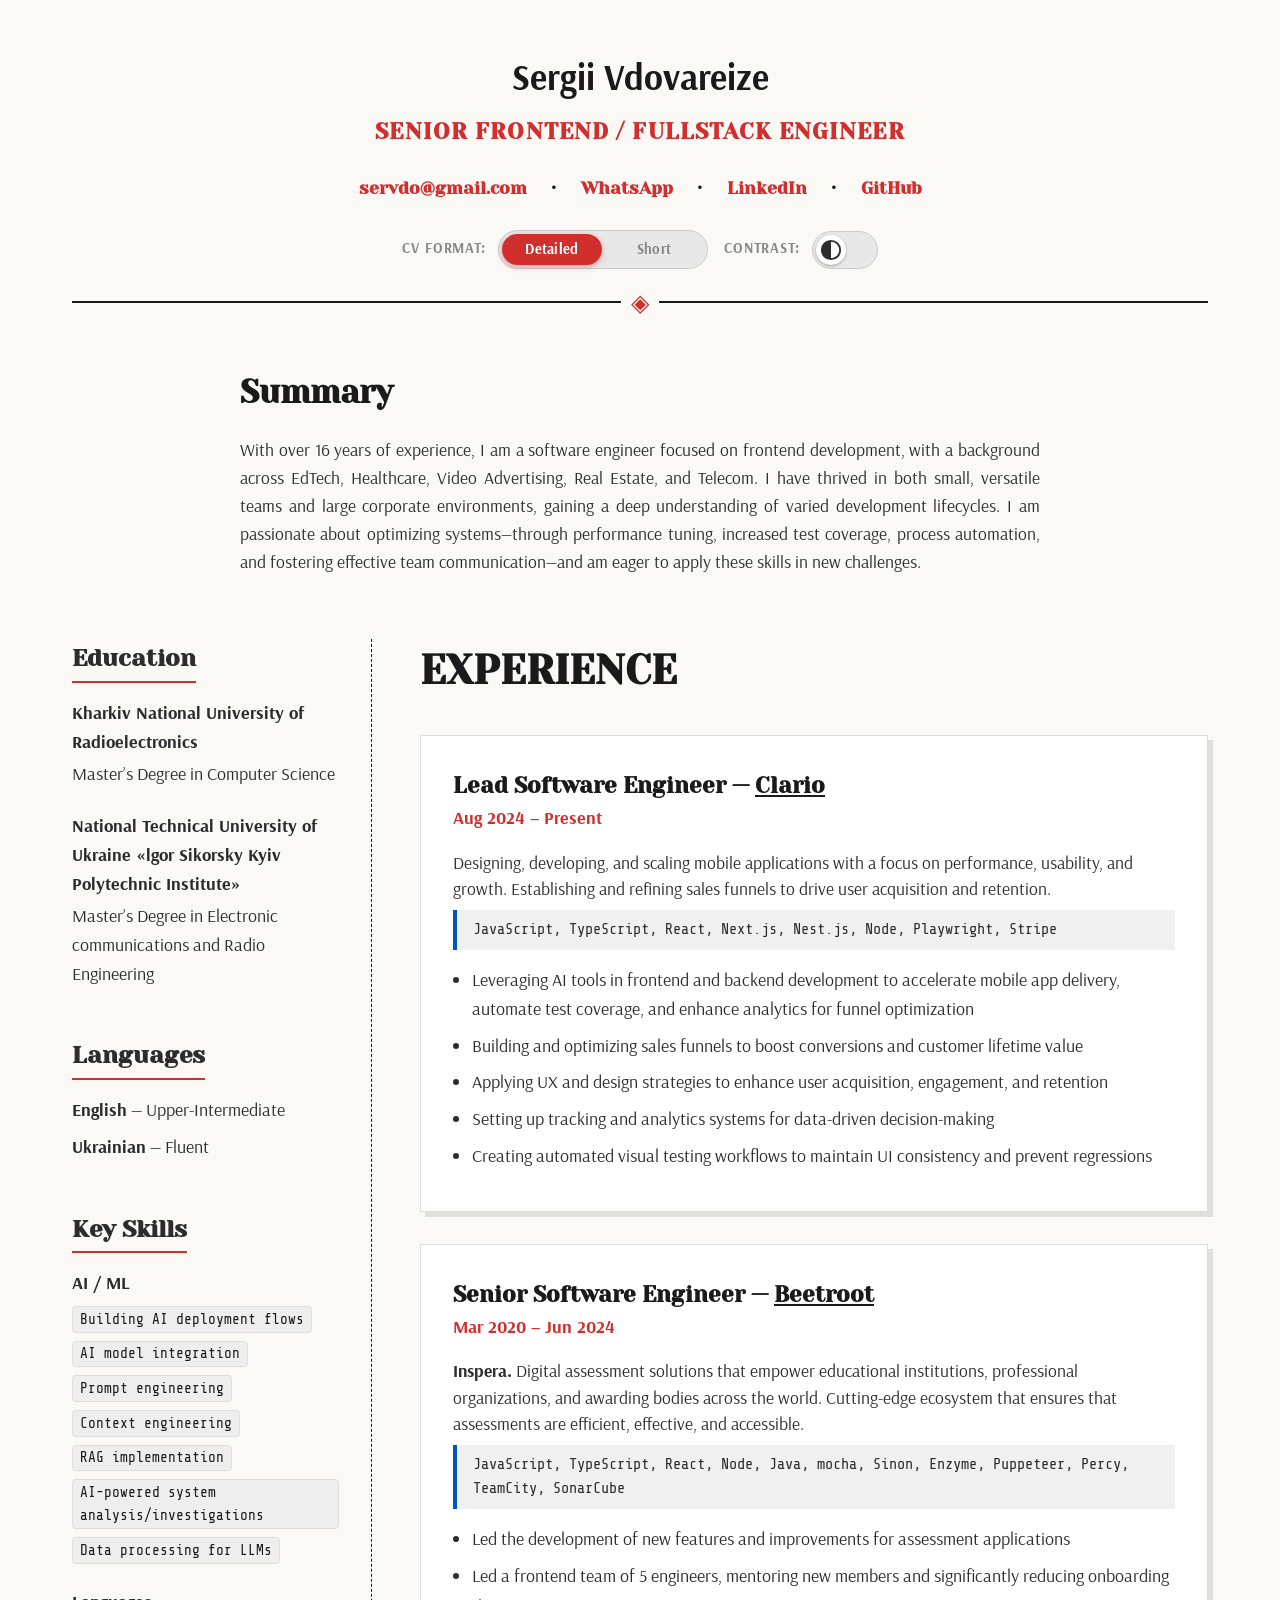
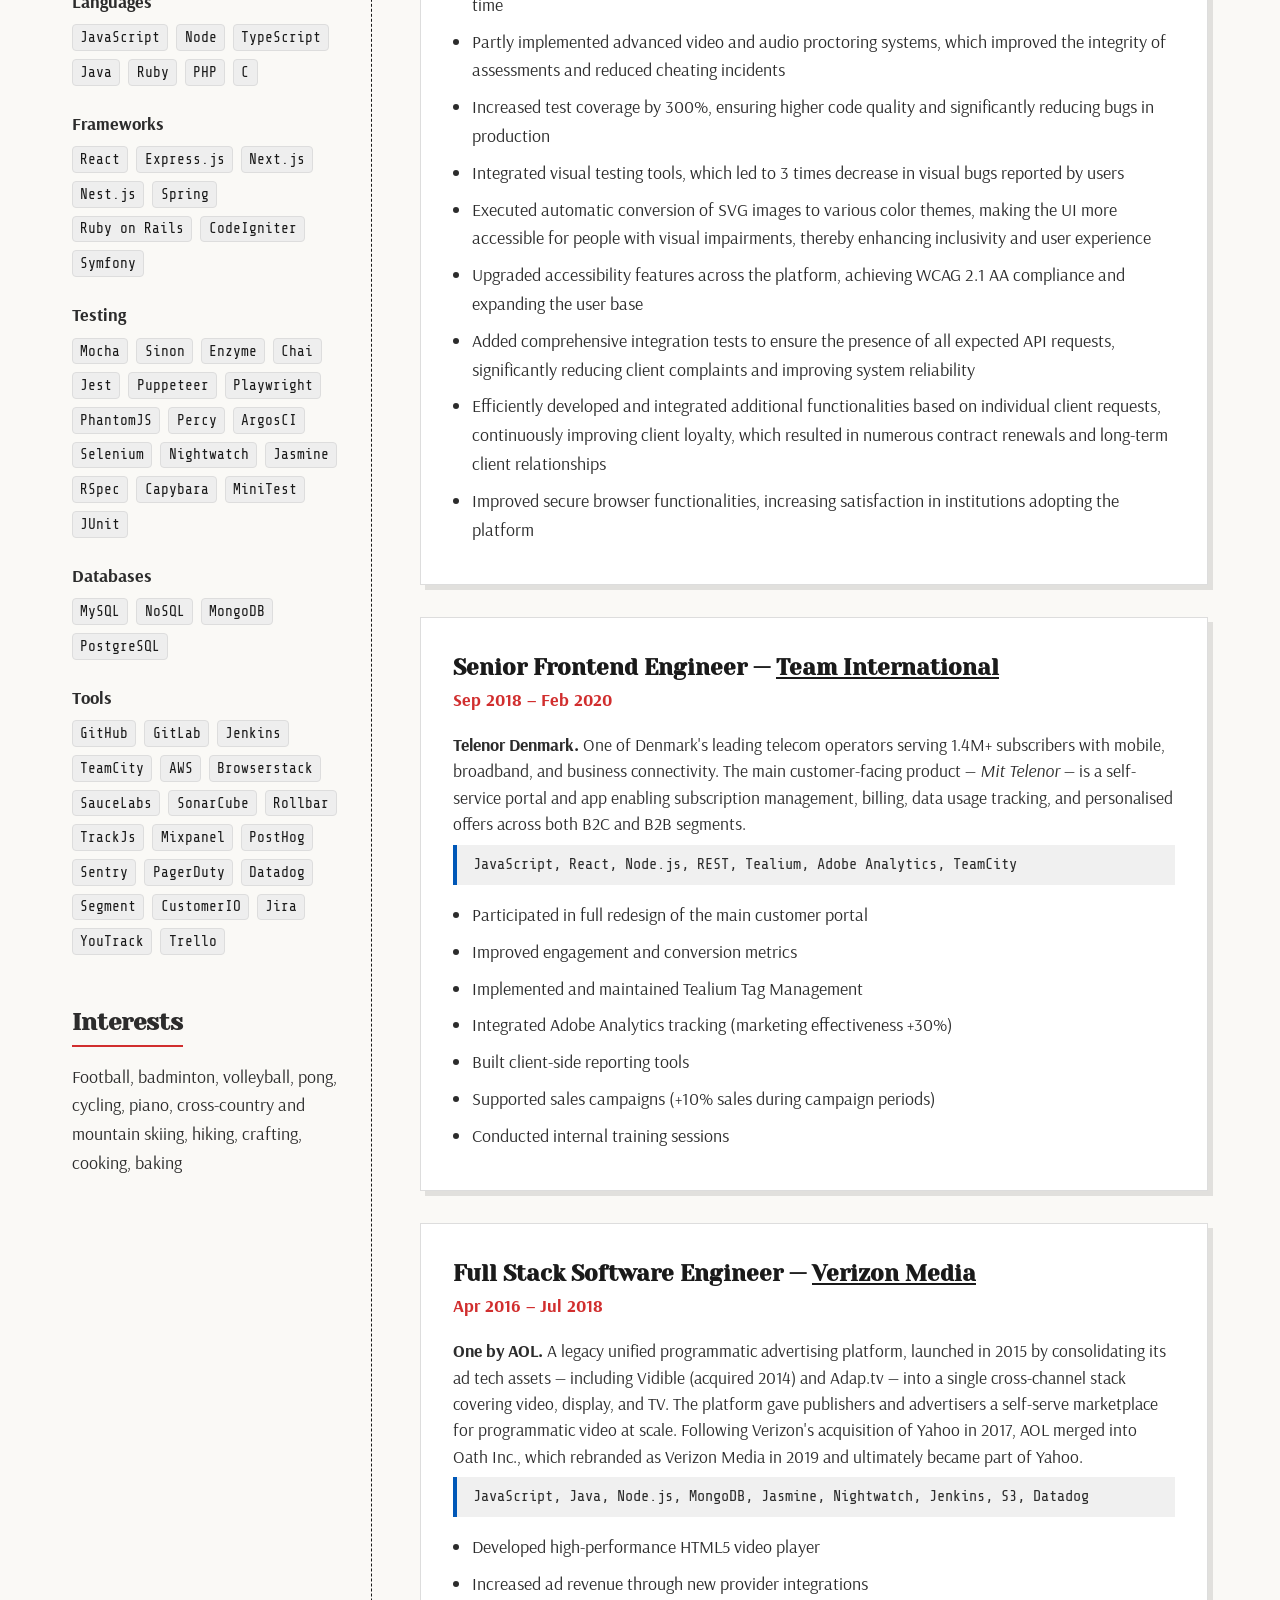
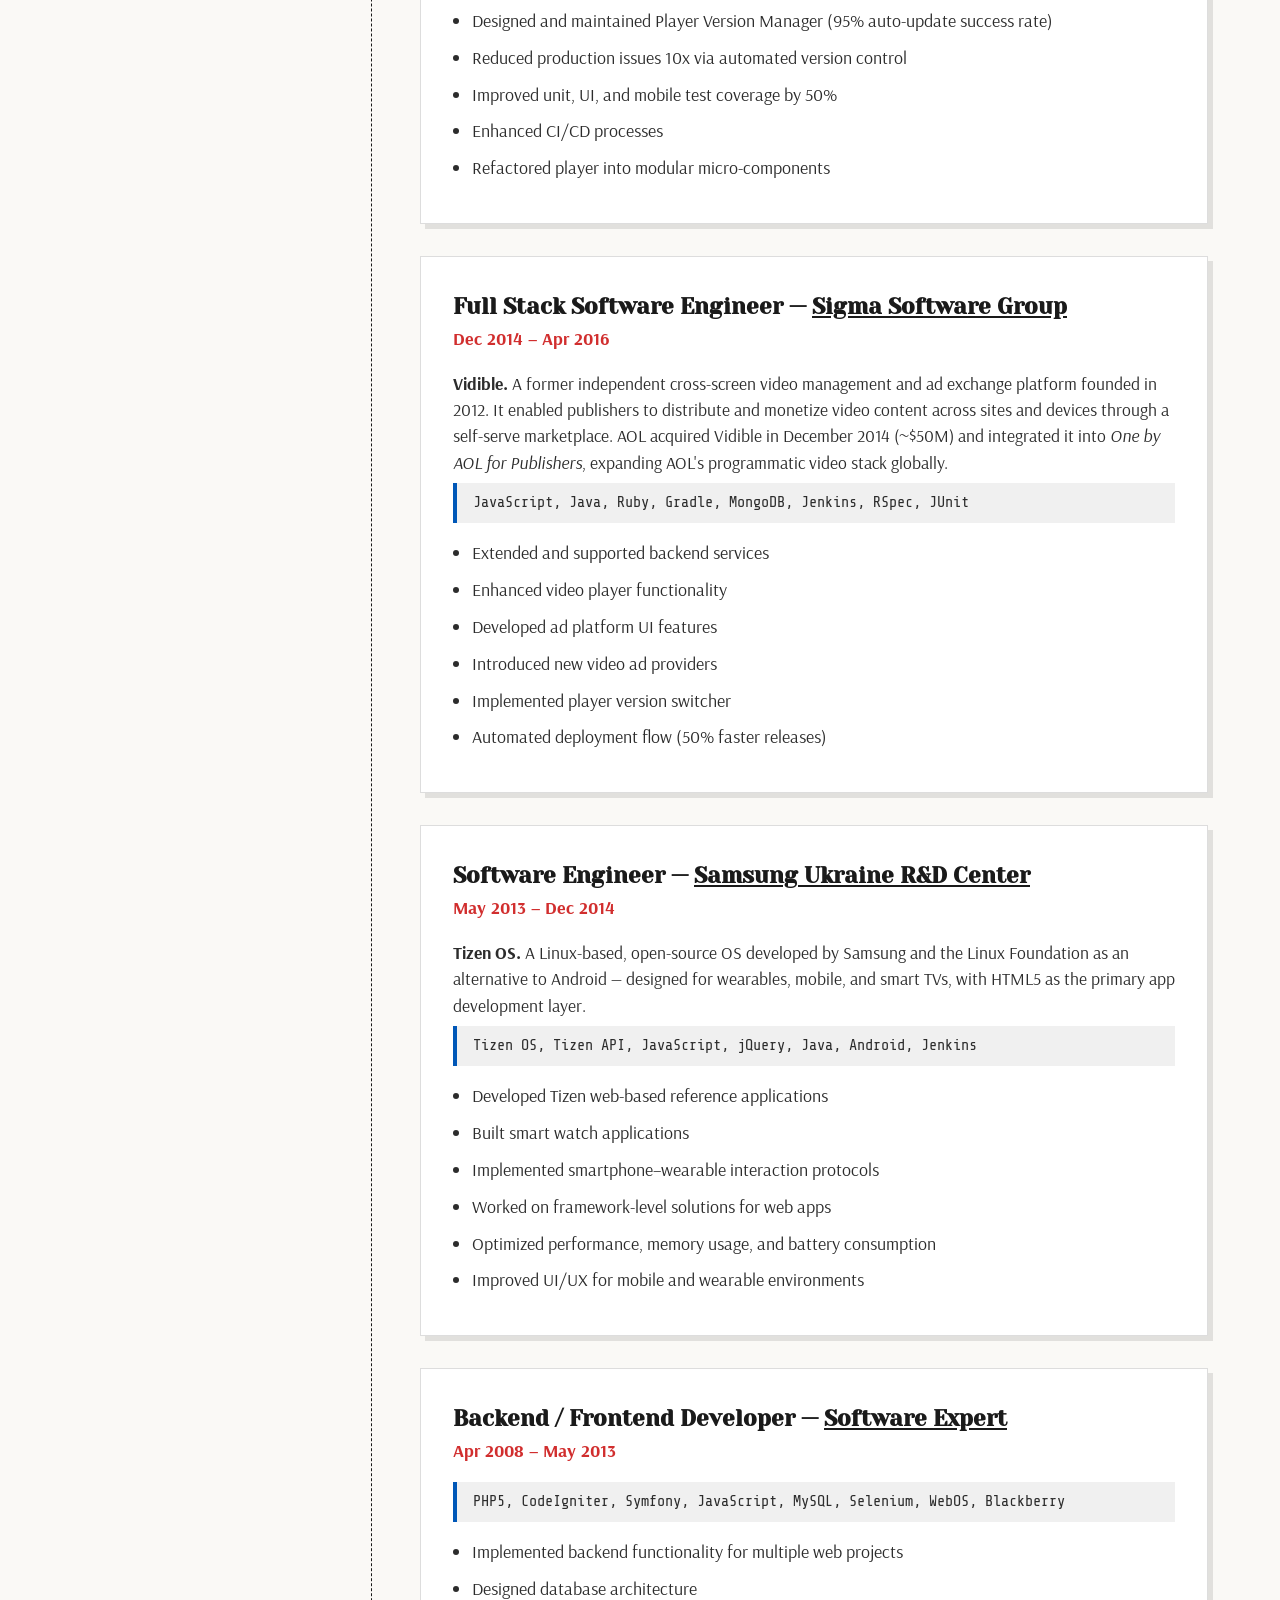
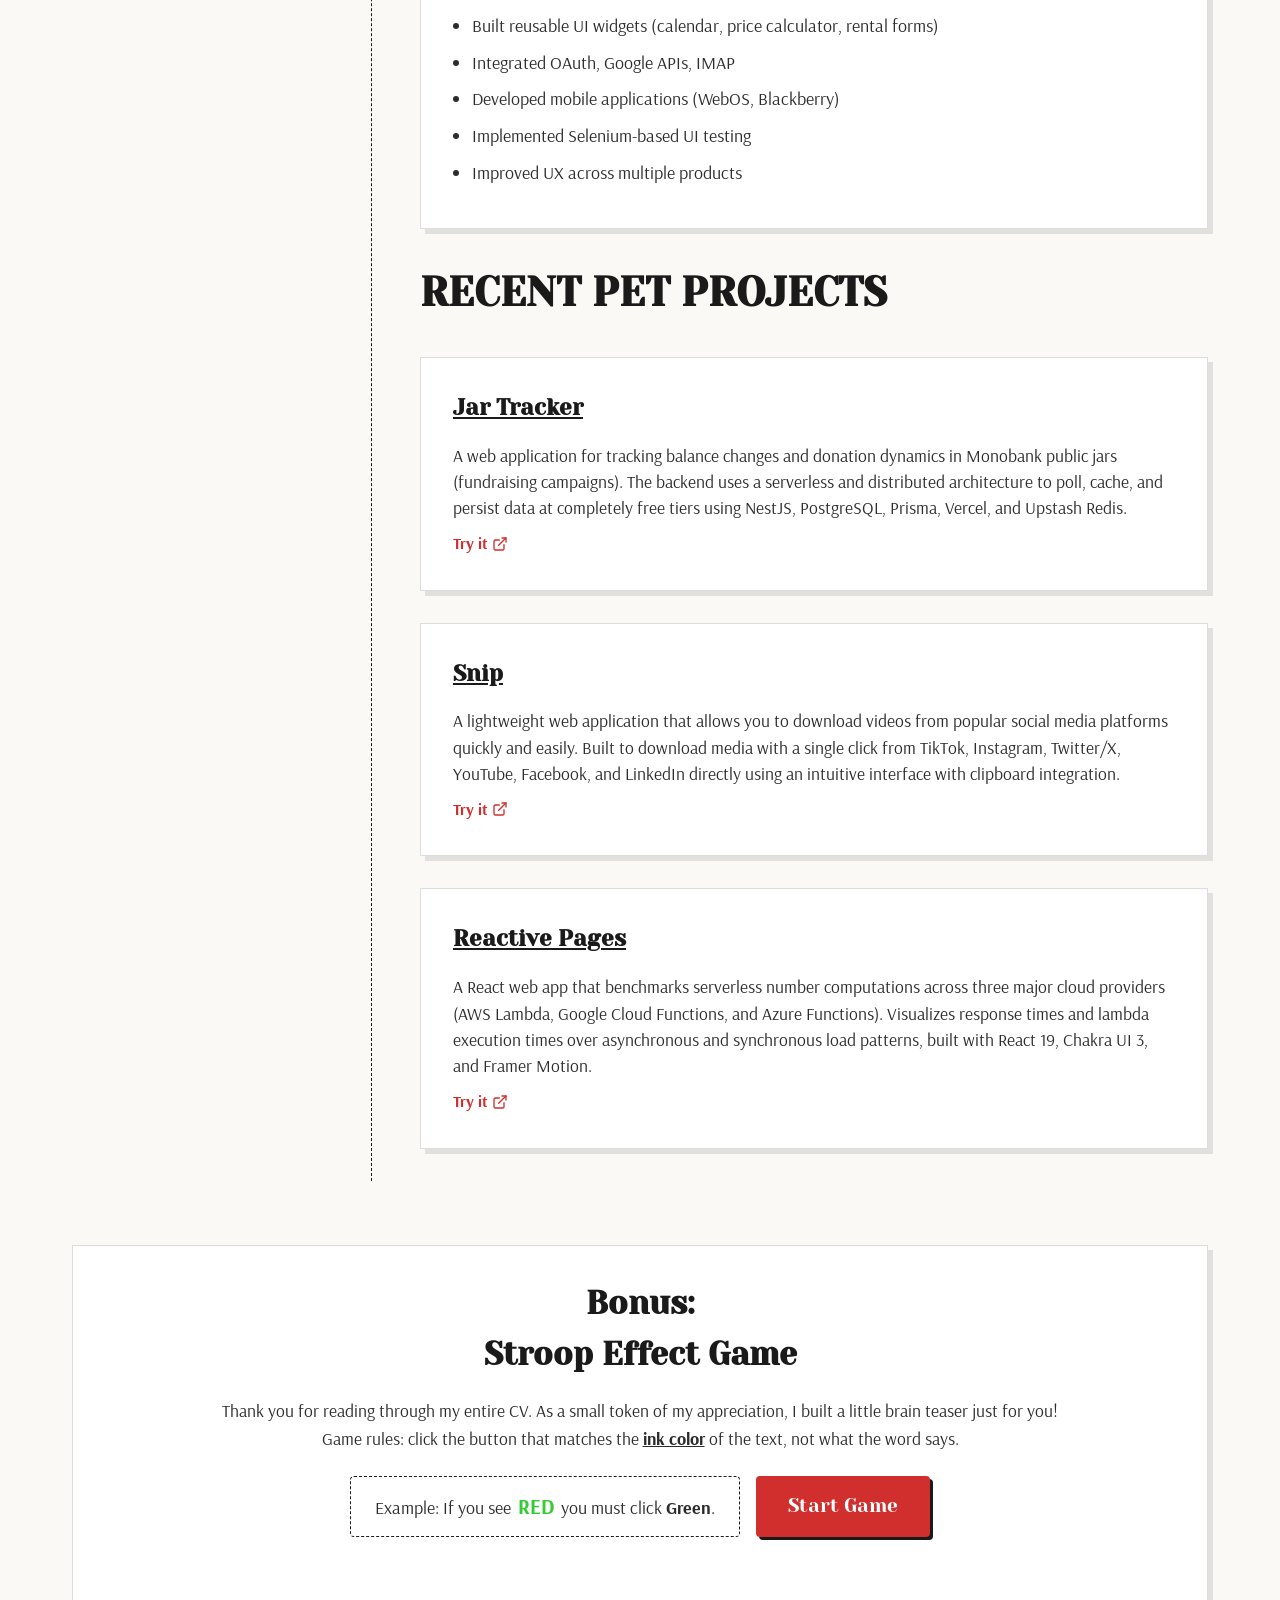
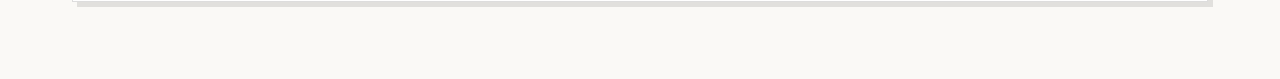
==== commit caf15a5e: "refactor: update personal summary, expand skill set with AI/ML expertise, and refresh project achiev" ====
--- a/index.html
+++ b/index.html
@@ -4,6 +4,7 @@
     <meta charset="UTF-8" />
     <meta name="viewport" content="width=device-width, initial-scale=1.0" />
     <meta name="theme-color" content="#faf9f6" id="theme-color-meta" />
+    <meta name="trustpilot-one-time-domain-verification-id" content="697d2193-cb63-4d47-b152-99cbea6f978d"/>
     <meta
       name="description"
       content="Sergii Vdovareize, a Senior Frontend / Fullstack Engineer. Passionate about performant user interfaces, robust APIs, and web technologies."
@@ -105,25 +106,11 @@
       <section class="intro">
         <h2>Summary</h2>
         <p>
-          Over 16 years of experience as a software engineer, with a strong
-          focus on frontend and product-oriented fullstack development. My
-          background spans Consumer &amp; AI Apps, EdTech, Programmatic Video
-          Advertising, Telecom, and Wearables — from early fullstack work on web
-          platforms and mobile apps to leading frontend teams at scale.
-        </p>
-        <p>
-          I've worked in small cross-functional teams where versatility is
-          critical, as well as in large-scale enterprise environments with
-          clearly defined roles and delivery pipelines. This experience has
-          given me a solid understanding of architecture decisions, performance
-          optimization, CI/CD, automated testing strategies, accessibility
-          standards, analytics, and product growth mechanics.
-        </p>
-        <p>
-          I focus on building scalable, measurable, and maintainable systems —
-          continuously looking for ways to improve performance, increase test
-          coverage, automate workflows, enhance UX, and strengthen engineering
-          culture.
+          With over 16 years of experience, I am a software engineer focused on frontend development, with a background across EdTech,
+          Healthcare, Video Advertising, Real Estate, and Telecom. I have thrived in both small, versatile teams and large corporate
+          environments, gaining a deep understanding of varied development lifecycles. I am passionate about optimizing
+          systems—through performance tuning, increased test coverage, process automation, and fostering effective team
+          communication—and am eager to apply these skills in new challenges.
         </p>
       </section>
 
@@ -160,11 +147,13 @@
             <!-- Short mode: flat, top-skills only -->
             <div class="skills-short">
               <div class="tags">
+                <span class="tag">AI Integration</span>
+                <span class="tag">RAG</span>
                 <span class="tag">JavaScript</span>
                 <span class="tag">TypeScript</span>
                 <span class="tag">React</span>
                 <span class="tag">Next.js</span>
-                <span class="tag">Node.js</span>
+                <span class="tag">Node</span>
                 <span class="tag">Nest.js</span>
                 <span class="tag">Java</span>
                 <span class="tag">PostgreSQL</span>
@@ -181,11 +170,24 @@
             <!-- Detailed mode: grouped -->
             <div class="skills-detailed">
               <div class="skill-group">
+                <h3>AI / ML</h3>
+                <div class="tags">
+                  <span class="tag">Building AI deployment flows</span>
+                  <span class="tag">AI model integration</span>
+                  <span class="tag">Prompt engineering</span>
+                  <span class="tag">Context engineering</span>
+                  <span class="tag">RAG implementation</span>
+                  <span class="tag">AI-powered system analysis/investigations</span>
+                  <span class="tag">Data processing for LLMs</span>
+                </div>
+              </div>
+
+              <div class="skill-group">
                 <h3>Languages</h3>
                 <div class="tags">
                   <span class="tag">JavaScript</span>
+                  <span class="tag">Node</span>
                   <span class="tag">TypeScript</span>
-                  <span class="tag">Node.js</span>
                   <span class="tag">Java</span>
                   <span class="tag">Ruby</span>
                   <span class="tag">PHP</span>
@@ -194,12 +196,12 @@
               </div>
 
               <div class="skill-group">
-                <h3>Frameworks & Libraries</h3>
+                <h3>Frameworks</h3>
                 <div class="tags">
                   <span class="tag">React</span>
+                  <span class="tag">Express.js</span>
                   <span class="tag">Next.js</span>
                   <span class="tag">Nest.js</span>
-                  <span class="tag">Express.js</span>
                   <span class="tag">Spring</span>
                   <span class="tag">Ruby on Rails</span>
                   <span class="tag">CodeIgniter</span>
@@ -227,7 +229,6 @@
                   <span class="tag">Capybara</span>
                   <span class="tag">MiniTest</span>
                   <span class="tag">JUnit</span>
-                  <span class="tag">TestNG</span>
                 </div>
               </div>
 
@@ -235,20 +236,20 @@
                 <h3>Databases</h3>
                 <div class="tags">
                   <span class="tag">MySQL</span>
+                  <span class="tag">NoSQL</span>
                   <span class="tag">MongoDB</span>
                   <span class="tag">PostgreSQL</span>
                 </div>
               </div>
 
               <div class="skill-group">
-                <h3>DevOps & Tools</h3>
+                <h3>Tools</h3>
                 <div class="tags">
                   <span class="tag">GitHub</span>
                   <span class="tag">GitLab</span>
                   <span class="tag">Jenkins</span>
                   <span class="tag">TeamCity</span>
                   <span class="tag">AWS</span>
-                  <span class="tag">S3</span>
                   <span class="tag">Browserstack</span>
                   <span class="tag">SauceLabs</span>
                   <span class="tag">SonarCube</span>
@@ -301,42 +302,37 @@
               </div>
             </div>
             <p class="desc desc-full">
-              Crafts smart yet simple apps with a human touch, empowering better
-              productivity, security, and lifestyles. The engineering focus is
-              on building and scaling consumer-facing subscription products:
-              optimising growth funnels, improving acquisition and retention,
-              and shipping data-driven UX improvements across global markets.
+              Designing, developing, and scaling mobile applications with a focus on performance, usability, and growth. Establishing and refining sales funnels to drive user acquisition and retention.
             </p>
             <p class="desc desc-short">
-              Consumer-facing subscription products — growth funnels, retention,
-              and data-driven UX at scale.
+              Designing, developing, and scaling mobile applications with a focus on performance, usability, and growth. Establishing and refining sales funnels to drive user acquisition and retention.
             </p>
             <div class="tech-stack">
-              JavaScript, TypeScript, React, Next.js, Nest.js, Node.js,
-              Playwright, Stripe
+              JavaScript, TypeScript, React, Next.js, Nest.js, Node, Playwright, Stripe
             </div>
             <ul class="achievements-full">
               <li>
-                Building and optimizing sales funnels to increase conversion and
-                customer lifetime value
-              </li>
-              <li>
-                Applying UX and behavioral design strategies to improve
-                acquisition and retention
-              </li>
-              <li>
-                Setting up analytics and tracking systems for data-driven
-                decision making
-              </li>
-              <li>Designing automated visual regression testing workflows</li>
-              <li>
-                Maintaining UI consistency and preventing production regressions
+                Leveraging AI tools in frontend and backend development to accelerate mobile app delivery, automate test coverage, and enhance analytics for funnel optimization
+              </li>
+              <li>
+                Building and optimizing sales funnels to boost conversions and customer lifetime value
+              </li>
+              <li>
+                Applying UX and design strategies to enhance user acquisition, engagement, and retention
+              </li>
+              <li>
+                Setting up tracking and analytics systems for data-driven decision-making
+              </li>
+              <li>
+                Creating automated visual testing workflows to maintain UI consistency and prevent regressions
               </li>
             </ul>
             <ul class="achievements-short">
-              <li>Optimizing sales funnels and UX for conversion growth</li>
-              <li>Analytics setup for data-driven decisions</li>
-              <li>Visual regression testing workflows</li>
+              <li>Leveraging AI tools to accelerate mobile app delivery and automate test coverage</li>
+              <li>Building and optimizing sales funnels to boost conversions and customer lifetime value</li>
+              <li>Applying UX and design strategies to enhance user acquisition, engagement, and retention</li>
+              <li>Setting up tracking and analytics systems for data-driven decision-making</li>
+              <li>Creating automated visual testing workflows to maintain UI consistency and prevent regressions</li>
             </ul>
           </article>
 
@@ -358,57 +354,31 @@
             </div>
             <p class="meta">Project: Inspera (Digital Assessment Platform)</p>
             <p class="desc desc-full">
-              <strong>Inspera.</strong> A cloud-based, end-to-end digital
-              assessment platform used by universities, certification bodies,
-              and professional organisations worldwide. It covers the full exam
-              lifecycle — question authoring (25+ question types), secure exam
-              delivery via a lockdown browser, AI-powered proctoring,
-              collaborative grading, and analytics.
+              <strong>Inspera.</strong> Digital assessment solutions that empower educational institutions, professional organizations, and awarding bodies across the world. Cutting-edge ecosystem that ensures that assessments are efficient, effective, and accessible.
             </p>
             <p class="desc desc-short">
-              <strong>Inspera.</strong> Cloud-based digital assessment platform
-              for universities and certification bodies — covering authoring,
-              secure delivery, proctoring, and grading.
+              <strong>Inspera.</strong> Digital assessment solutions that empower educational institutions, professional organizations, and awarding bodies across the world.
             </p>
             <div class="tech-stack">
-              JavaScript, TypeScript, React, Node.js, Java, Mocha, Sinon,
-              Enzyme, Puppeteer, Percy, TeamCity, SonarCube
+              JavaScript, TypeScript, React, Node, Java, mocha, Sinon, Enzyme, Puppeteer, Percy, TeamCity, SonarCube
             </div>
             <ul class="achievements-full">
-              <li>
-                Led development of major frontend features and platform
-                improvements
-              </li>
-              <li>
-                Led a frontend team of 5 engineers and reduced onboarding time
-              </li>
-              <li>Increased automated test coverage by 300%</li>
-              <li>
-                Integrated visual regression testing, reducing visual bugs 3x
-              </li>
-              <li>Implemented SVG theme automation to improve accessibility</li>
-              <li>Contributed to achieving WCAG 2.1 AA compliance</li>
-              <li>Added integration tests validating API integrity</li>
-              <li>Contributed to video and audio proctoring systems</li>
-              <li>Improved secure browser functionality</li>
-              <li>
-                Strengthened long-term client retention through consistent
-                platform improvements
-              </li>
+              <li>Led the development of new features and improvements for assessment applications</li>
+              <li>Led a frontend team of 5 engineers, mentoring new members and significantly reducing onboarding time</li>
+              <li>Partly implemented advanced video and audio proctoring systems, which improved the integrity of assessments and reduced cheating incidents</li>
+              <li>Increased test coverage by 300%, ensuring higher code quality and significantly reducing bugs in production</li>
+              <li>Integrated visual testing tools, which led to 3 times decrease in visual bugs reported by users</li>
+              <li>Executed automatic conversion of SVG images to various color themes, making the UI more accessible for people with visual impairments, thereby enhancing inclusivity and user experience</li>
+              <li>Upgraded accessibility features across the platform, achieving WCAG 2.1 AA compliance and expanding the user base</li>
+              <li>Added comprehensive integration tests to ensure the presence of all expected API requests, significantly reducing client complaints and improving system reliability</li>
+              <li>Efficiently developed and integrated additional functionalities based on individual client requests, continuously improving client loyalty, which resulted in numerous contract renewals and long-term client relationships</li>
+              <li>Improved secure browser functionalities, increasing satisfaction in institutions adopting the platform</li>
             </ul>
             <ul class="achievements-short">
-              <li>Led frontend team of 5; cut onboarding time significantly</li>
-              <li>
-                Increased test coverage 300%; integrated visual regression (3x
-                fewer bugs)
-              </li>
-              <li>
-                WCAG 2.1 AA compliance, proctoring systems, secure browser
-              </li>
-              <li>Contributed to video and audio proctoring systems</li>
-              <li>
-                Led a frontend team of 5 engineers and reduced onboarding time
-              </li>
+              <li>Led frontend team of 5, mentoring new members and reducing onboarding time</li>
+              <li>Increased test coverage by 300% and integrated visual testing tools (3x fewer visual bugs)</li>
+              <li>Upgraded accessibility features (WCAG 2.1 AA compliance) and proctoring systems</li>
+              <li>Improved secure browser functionalities to increase satisfaction in institutions</li>
             </ul>
           </article>
 
